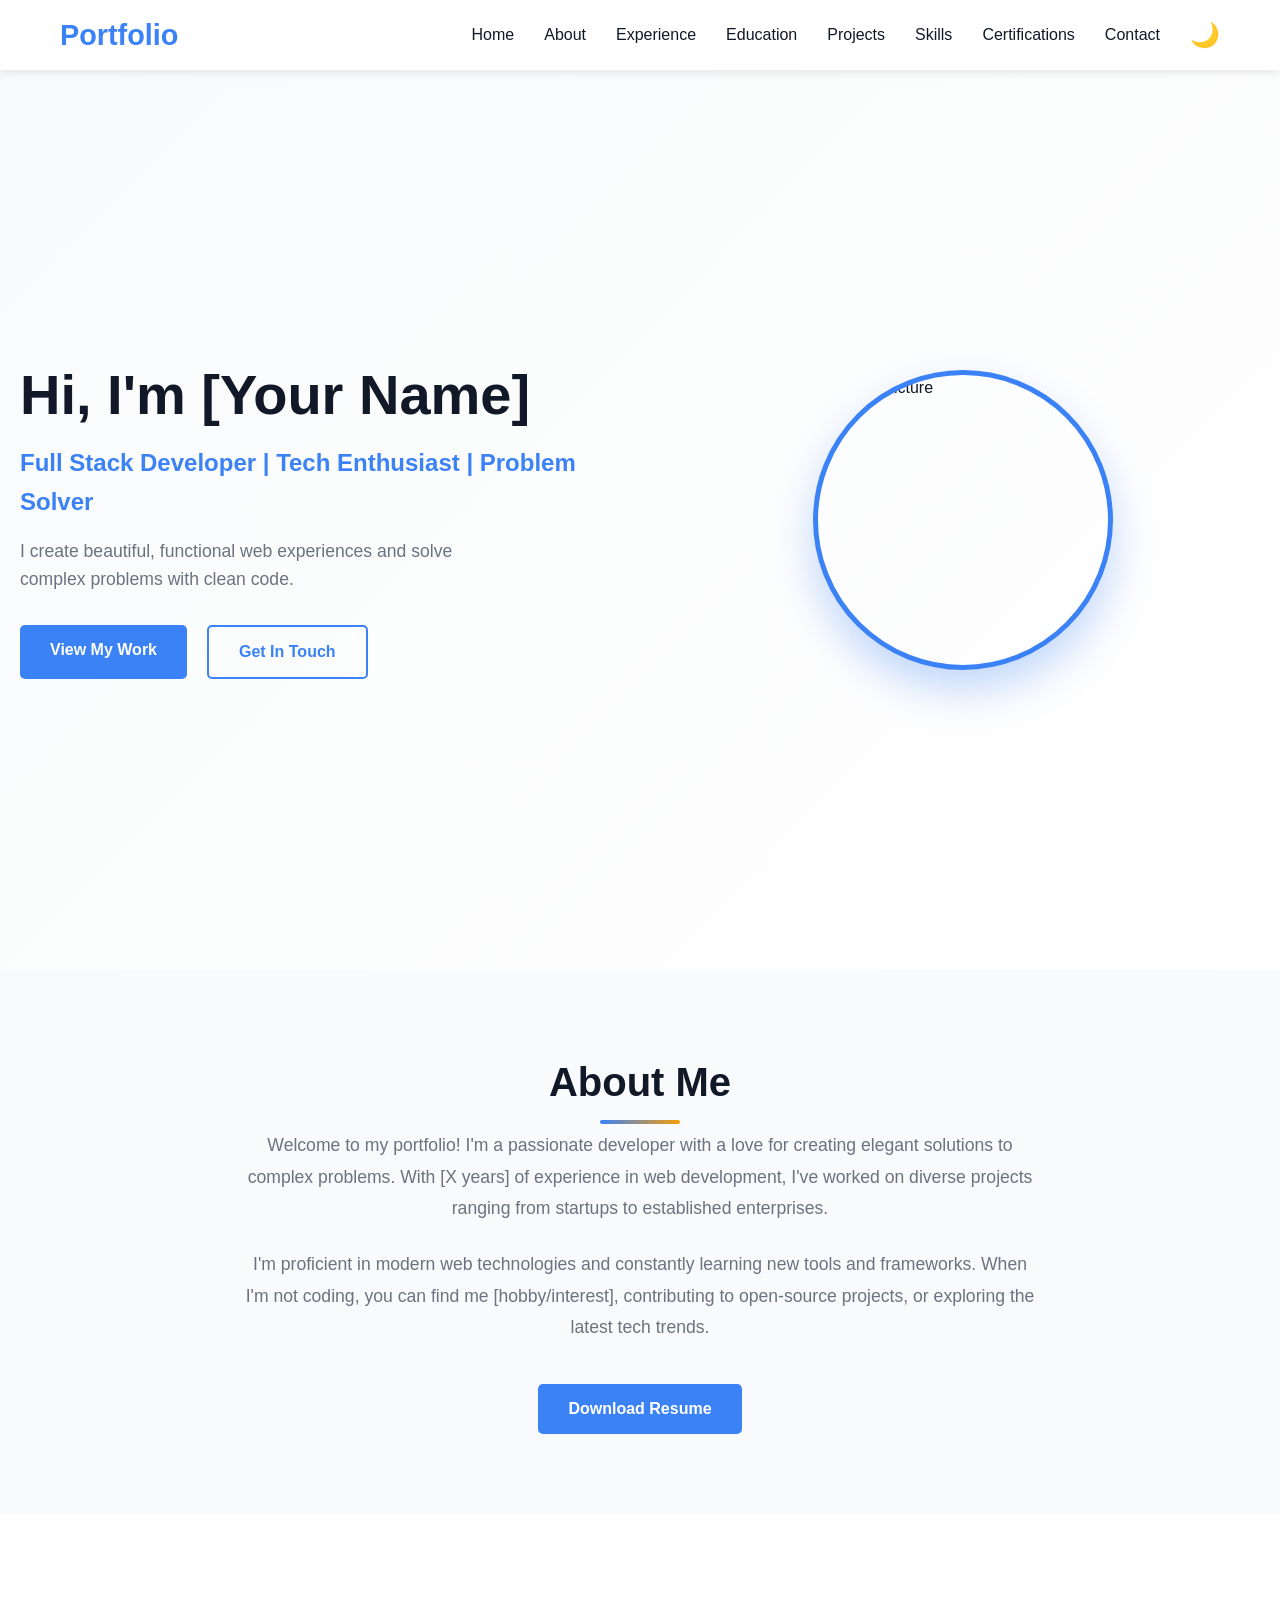
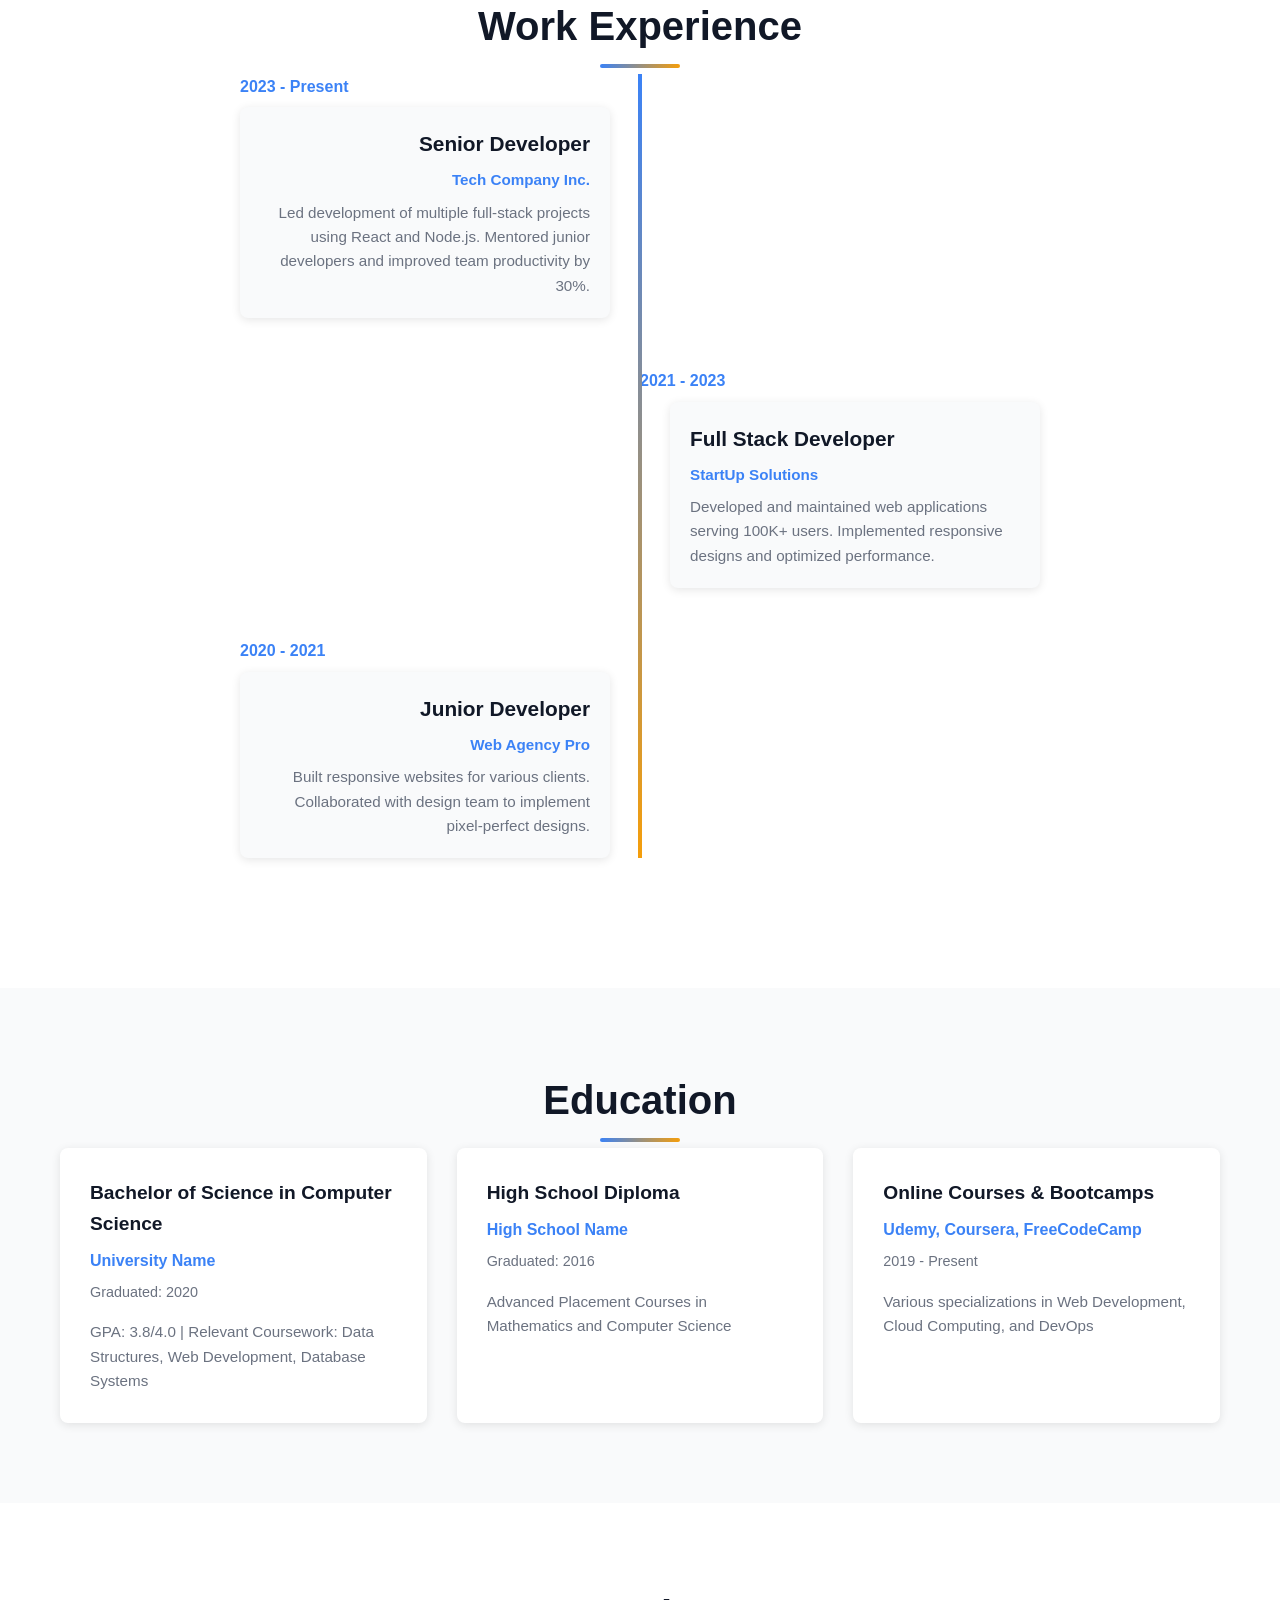
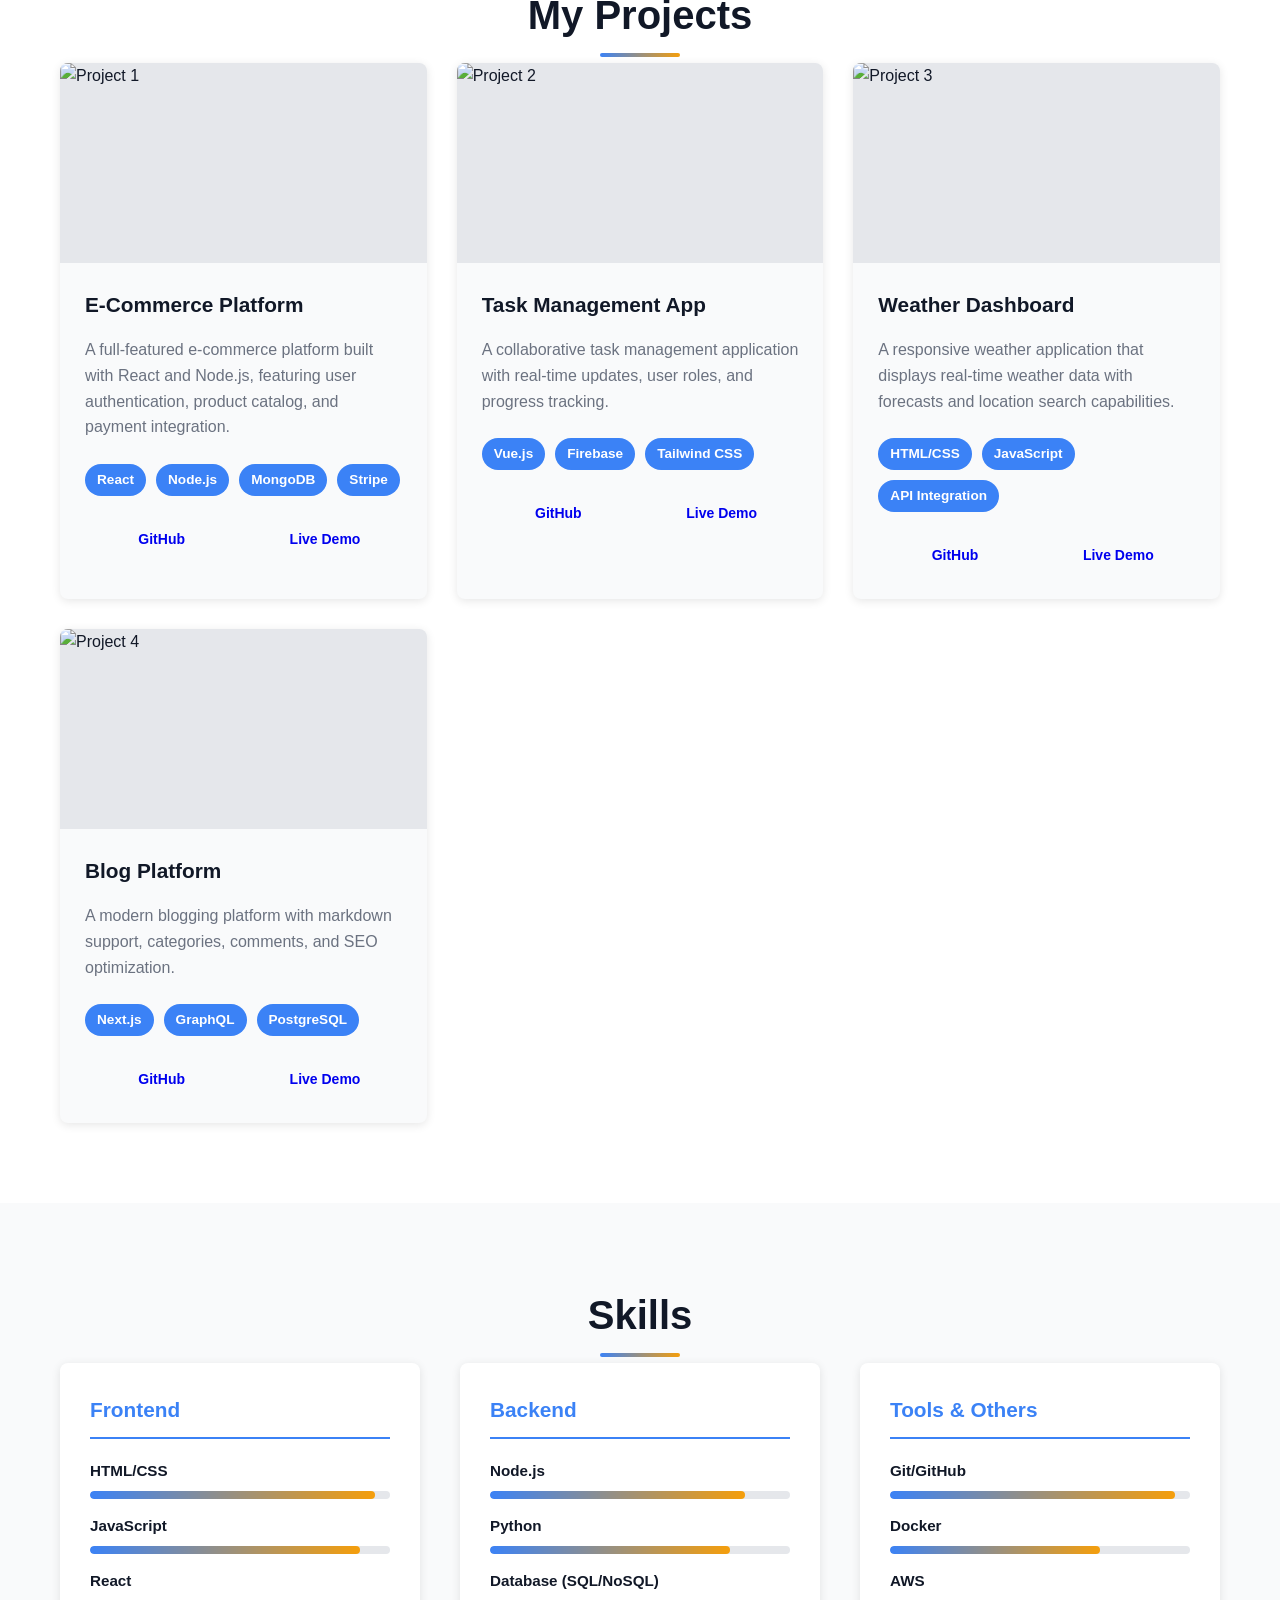
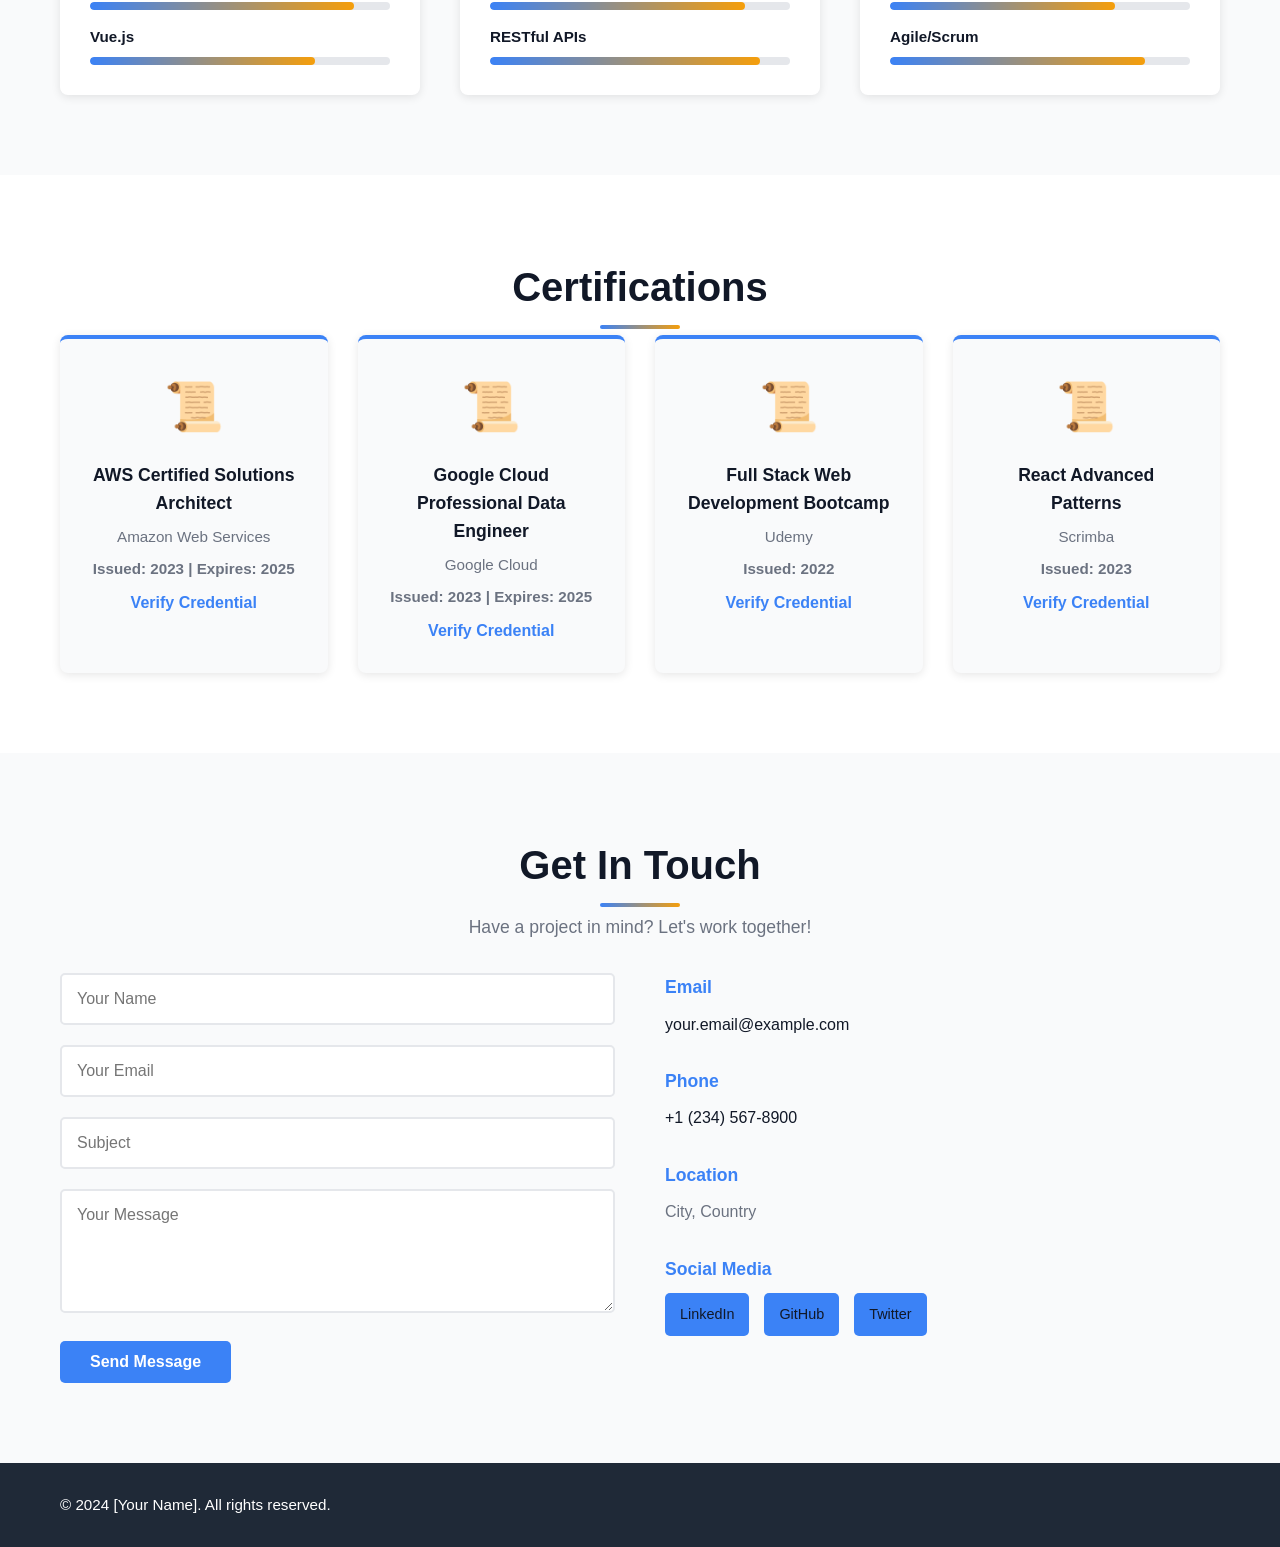
==== index.html @ 20e52f3c "Initial commit" ====
<!DOCTYPE html>
<html lang="en">
<head>
    <meta charset="UTF-8">
    <meta name="viewport" content="width=device-width, initial-scale=1.0">
    <title>My Professional Portfolio</title>
    <link rel="stylesheet" href="styles.css">
</head>
<body>
    <!-- Navigation Bar -->
    <nav class="navbar">
        <div class="navbar-container">
            <a href="#home" class="navbar-logo">Portfolio</a>
            <ul class="navbar-menu">
                <li><a href="#home" class="navbar-link">Home</a></li>
                <li><a href="#about" class="navbar-link">About</a></li>
                <li><a href="#experience" class="navbar-link">Experience</a></li>
                <li><a href="#education" class="navbar-link">Education</a></li>
                <li><a href="#projects" class="navbar-link">Projects</a></li>
                <li><a href="#skills" class="navbar-link">Skills</a></li>
                <li><a href="#certifications" class="navbar-link">Certifications</a></li>
                <li><a href="#contact" class="navbar-link">Contact</a></li>
                <button class="theme-toggle" id="themeToggle">🌙</button>
            </ul>
            <div class="hamburger">
                <span></span>
                <span></span>
                <span></span>
            </div>
        </div>
    </nav>

    <!-- Hero Section -->
    <section id="home" class="hero">
        <div class="hero-content">
            <h1 class="hero-title">Hi, I'm [Your Name]</h1>
            <p class="hero-subtitle">Full Stack Developer | Tech Enthusiast | Problem Solver</p>
            <p class="hero-description">
                I create beautiful, functional web experiences and solve complex problems with clean code.
            </p>
            <div class="hero-buttons">
                <a href="#projects" class="btn btn-primary">View My Work</a>
                <a href="#contact" class="btn btn-secondary">Get In Touch</a>
            </div>
        </div>
        <div class="hero-image">
            <div class="profile-circle">
                <!-- Add your profile image here -->
                <img src="https://via.placeholder.com/300" alt="Profile Picture">
            </div>
        </div>
    </section>

    <!-- About Section -->
    <section id="about" class="about">
        <div class="container">
            <h2 class="section-title">About Me</h2>
            <div class="about-content">
                <p>
                    Welcome to my portfolio! I'm a passionate developer with a love for creating elegant solutions to complex problems. 
                    With [X years] of experience in web development, I've worked on diverse projects ranging from 
                    startups to established enterprises.
                </p>
                <p>
                    I'm proficient in modern web technologies and constantly learning new tools and frameworks. 
                    When I'm not coding, you can find me [hobby/interest], contributing to open-source projects, 
                    or exploring the latest tech trends.
                </p>
                <a href="#" class="btn btn-primary" download>Download Resume</a>
            </div>
        </div>
    </section>

    <!-- Experience Section -->
    <section id="experience" class="experience">
        <div class="container">
            <h2 class="section-title">Work Experience</h2>
            <div class="timeline">
                <div class="timeline-item">
                    <div class="timeline-date">2023 - Present</div>
                    <div class="timeline-content">
                        <h3>Senior Developer</h3>
                        <p class="company">Tech Company Inc.</p>
                        <p>
                            Led development of multiple full-stack projects using React and Node.js. 
                            Mentored junior developers and improved team productivity by 30%.
                        </p>
                    </div>
                </div>

                <div class="timeline-item">
                    <div class="timeline-date">2021 - 2023</div>
                    <div class="timeline-content">
                        <h3>Full Stack Developer</h3>
                        <p class="company">StartUp Solutions</p>
                        <p>
                            Developed and maintained web applications serving 100K+ users. 
                            Implemented responsive designs and optimized performance.
                        </p>
                    </div>
                </div>

                <div class="timeline-item">
                    <div class="timeline-date">2020 - 2021</div>
                    <div class="timeline-content">
                        <h3>Junior Developer</h3>
                        <p class="company">Web Agency Pro</p>
                        <p>
                            Built responsive websites for various clients. 
                            Collaborated with design team to implement pixel-perfect designs.
                        </p>
                    </div>
                </div>
            </div>
        </div>
    </section>

    <!-- Education Section -->
    <section id="education" class="education">
        <div class="container">
            <h2 class="section-title">Education</h2>
            <div class="education-grid">
                <div class="education-card">
                    <h3>Bachelor of Science in Computer Science</h3>
                    <p class="institution">University Name</p>
                    <p class="duration">Graduated: 2020</p>
                    <p class="description">GPA: 3.8/4.0 | Relevant Coursework: Data Structures, Web Development, Database Systems</p>
                </div>

                <div class="education-card">
                    <h3>High School Diploma</h3>
                    <p class="institution">High School Name</p>
                    <p class="duration">Graduated: 2016</p>
                    <p class="description">Advanced Placement Courses in Mathematics and Computer Science</p>
                </div>

                <div class="education-card">
                    <h3>Online Courses & Bootcamps</h3>
                    <p class="institution">Udemy, Coursera, FreeCodeCamp</p>
                    <p class="duration">2019 - Present</p>
                    <p class="description">Various specializations in Web Development, Cloud Computing, and DevOps</p>
                </div>
            </div>
        </div>
    </section>

    <!-- Projects Section -->
    <section id="projects" class="projects">
        <div class="container">
            <h2 class="section-title">My Projects</h2>
            <div class="projects-grid">
                <div class="project-card">
                    <div class="project-image">
                        <img src="https://via.placeholder.com/400x250" alt="Project 1">
                    </div>
                    <div class="project-content">
                        <h3>E-Commerce Platform</h3>
                        <p>A full-featured e-commerce platform built with React and Node.js, featuring user authentication, product catalog, and payment integration.</p>
                        <div class="project-tech">
                            <span class="tech-tag">React</span>
                            <span class="tech-tag">Node.js</span>
                            <span class="tech-tag">MongoDB</span>
                            <span class="tech-tag">Stripe</span>
                        </div>
                        <div class="project-links">
                            <a href="#" target="_blank" class="btn btn-small">GitHub</a>
                            <a href="#" target="_blank" class="btn btn-small">Live Demo</a>
                        </div>
                    </div>
                </div>

                <div class="project-card">
                    <div class="project-image">
                        <img src="https://via.placeholder.com/400x250" alt="Project 2">
                    </div>
                    <div class="project-content">
                        <h3>Task Management App</h3>
                        <p>A collaborative task management application with real-time updates, user roles, and progress tracking.</p>
                        <div class="project-tech">
                            <span class="tech-tag">Vue.js</span>
                            <span class="tech-tag">Firebase</span>
                            <span class="tech-tag">Tailwind CSS</span>
                        </div>
                        <div class="project-links">
                            <a href="#" target="_blank" class="btn btn-small">GitHub</a>
                            <a href="#" target="_blank" class="btn btn-small">Live Demo</a>
                        </div>
                    </div>
                </div>

                <div class="project-card">
                    <div class="project-image">
                        <img src="https://via.placeholder.com/400x250" alt="Project 3">
                    </div>
                    <div class="project-content">
                        <h3>Weather Dashboard</h3>
                        <p>A responsive weather application that displays real-time weather data with forecasts and location search capabilities.</p>
                        <div class="project-tech">
                            <span class="tech-tag">HTML/CSS</span>
                            <span class="tech-tag">JavaScript</span>
                            <span class="tech-tag">API Integration</span>
                        </div>
                        <div class="project-links">
                            <a href="#" target="_blank" class="btn btn-small">GitHub</a>
                            <a href="#" target="_blank" class="btn btn-small">Live Demo</a>
                        </div>
                    </div>
                </div>

                <div class="project-card">
                    <div class="project-image">
                        <img src="https://via.placeholder.com/400x250" alt="Project 4">
                    </div>
                    <div class="project-content">
                        <h3>Blog Platform</h3>
                        <p>A modern blogging platform with markdown support, categories, comments, and SEO optimization.</p>
                        <div class="project-tech">
                            <span class="tech-tag">Next.js</span>
                            <span class="tech-tag">GraphQL</span>
                            <span class="tech-tag">PostgreSQL</span>
                        </div>
                        <div class="project-links">
                            <a href="#" target="_blank" class="btn btn-small">GitHub</a>
                            <a href="#" target="_blank" class="btn btn-small">Live Demo</a>
                        </div>
                    </div>
                </div>
            </div>
        </div>
    </section>

    <!-- Skills Section -->
    <section id="skills" class="skills">
        <div class="container">
            <h2 class="section-title">Skills</h2>
            <div class="skills-grid">
                <div class="skill-category">
                    <h3>Frontend</h3>
                    <div class="skill-list">
                        <div class="skill-item">
                            <span>HTML/CSS</span>
                            <div class="progress-bar">
                                <div class="progress" style="width: 95%"></div>
                            </div>
                        </div>
                        <div class="skill-item">
                            <span>JavaScript</span>
                            <div class="progress-bar">
                                <div class="progress" style="width: 90%"></div>
                            </div>
                        </div>
                        <div class="skill-item">
                            <span>React</span>
                            <div class="progress-bar">
                                <div class="progress" style="width: 88%"></div>
                            </div>
                        </div>
                        <div class="skill-item">
                            <span>Vue.js</span>
                            <div class="progress-bar">
                                <div class="progress" style="width: 75%"></div>
                            </div>
                        </div>
                    </div>
                </div>

                <div class="skill-category">
                    <h3>Backend</h3>
                    <div class="skill-list">
                        <div class="skill-item">
                            <span>Node.js</span>
                            <div class="progress-bar">
                                <div class="progress" style="width: 85%"></div>
                            </div>
                        </div>
                        <div class="skill-item">
                            <span>Python</span>
                            <div class="progress-bar">
                                <div class="progress" style="width: 80%"></div>
                            </div>
                        </div>
                        <div class="skill-item">
                            <span>Database (SQL/NoSQL)</span>
                            <div class="progress-bar">
                                <div class="progress" style="width: 85%"></div>
                            </div>
                        </div>
                        <div class="skill-item">
                            <span>RESTful APIs</span>
                            <div class="progress-bar">
                                <div class="progress" style="width: 90%"></div>
                            </div>
                        </div>
                    </div>
                </div>

                <div class="skill-category">
                    <h3>Tools & Others</h3>
                    <div class="skill-list">
                        <div class="skill-item">
                            <span>Git/GitHub</span>
                            <div class="progress-bar">
                                <div class="progress" style="width: 95%"></div>
                            </div>
                        </div>
                        <div class="skill-item">
                            <span>Docker</span>
                            <div class="progress-bar">
                                <div class="progress" style="width: 70%"></div>
                            </div>
                        </div>
                        <div class="skill-item">
                            <span>AWS</span>
                            <div class="progress-bar">
                                <div class="progress" style="width: 75%"></div>
                            </div>
                        </div>
                        <div class="skill-item">
                            <span>Agile/Scrum</span>
                            <div class="progress-bar">
                                <div class="progress" style="width: 85%"></div>
                            </div>
                        </div>
                    </div>
                </div>
            </div>
        </div>
    </section>

    <!-- Certifications Section -->
    <section id="certifications" class="certifications">
        <div class="container">
            <h2 class="section-title">Certifications</h2>
            <div class="certifications-grid">
                <div class="cert-card">
                    <div class="cert-icon">📜</div>
                    <h3>AWS Certified Solutions Architect</h3>
                    <p>Amazon Web Services</p>
                    <p class="cert-date">Issued: 2023 | Expires: 2025</p>
                    <a href="#" target="_blank" class="cert-link">Verify Credential</a>
                </div>

                <div class="cert-card">
                    <div class="cert-icon">📜</div>
                    <h3>Google Cloud Professional Data Engineer</h3>
                    <p>Google Cloud</p>
                    <p class="cert-date">Issued: 2023 | Expires: 2025</p>
                    <a href="#" target="_blank" class="cert-link">Verify Credential</a>
                </div>

                <div class="cert-card">
                    <div class="cert-icon">📜</div>
                    <h3>Full Stack Web Development Bootcamp</h3>
                    <p>Udemy</p>
                    <p class="cert-date">Issued: 2022</p>
                    <a href="#" target="_blank" class="cert-link">Verify Credential</a>
                </div>

                <div class="cert-card">
                    <div class="cert-icon">📜</div>
                    <h3>React Advanced Patterns</h3>
                    <p>Scrimba</p>
                    <p class="cert-date">Issued: 2023</p>
                    <a href="#" target="_blank" class="cert-link">Verify Credential</a>
                </div>
            </div>
        </div>
    </section>

    <!-- Contact Section -->
    <section id="contact" class="contact">
        <div class="container">
            <h2 class="section-title">Get In Touch</h2>
            <p class="section-subtitle">Have a project in mind? Let's work together!</p>
            
            <div class="contact-wrapper">
                <div class="contact-form">
                    <form id="contactForm">
                        <div class="form-group">
                            <input type="text" id="name" name="name" placeholder="Your Name" required>
                        </div>
                        <div class="form-group">
                            <input type="email" id="email" name="email" placeholder="Your Email" required>
                        </div>
                        <div class="form-group">
                            <input type="text" id="subject" name="subject" placeholder="Subject" required>
                        </div>
                        <div class="form-group">
                            <textarea id="message" name="message" placeholder="Your Message" rows="5" required></textarea>
                        </div>
                        <button type="submit" class="btn btn-primary">Send Message</button>
                    </form>
                </div>

                <div class="contact-info">
                    <div class="contact-item">
                        <h3>Email</h3>
                        <a href="mailto:your.email@example.com">your.email@example.com</a>
                    </div>
                    <div class="contact-item">
                        <h3>Phone</h3>
                        <a href="tel:+1234567890">+1 (234) 567-8900</a>
                    </div>
                    <div class="contact-item">
                        <h3>Location</h3>
                        <p>City, Country</p>
                    </div>
                    <div class="contact-item">
                        <h3>Social Media</h3>
                        <div class="social-links">
                            <a href="https://linkedin.com/in/yourprofile" target="_blank" class="social-link">LinkedIn</a>
                            <a href="https://github.com/yourprofile" target="_blank" class="social-link">GitHub</a>
                            <a href="https://twitter.com/yourprofile" target="_blank" class="social-link">Twitter</a>
                        </div>
                    </div>
                </div>
            </div>
        </div>
    </section>

    <!-- Footer -->
    <footer class="footer">
        <div class="container">
            <p>&copy; 2024 [Your Name]. All rights reserved.</p>
            <button class="back-to-top" id="backToTop">↑ Back to Top</button>
        </div>
    </footer>

    <script src="script.js"></script>
</body>
</html>
---- styles.css ----
/* ============================================
   GLOBAL STYLES & VARIABLES
   ============================================ */

:root {
    --primary-color: #3b82f6;
    --secondary-color: #1f2937;
    --accent-color: #f59e0b;
    --text-color: #111827;
    --text-light: #6b7280;
    --bg-color: #ffffff;
    --bg-light: #f9fafb;
    --border-color: #e5e7eb;
    --transition: all 0.3s ease;
}

body.dark-mode {
    --primary-color: #60a5fa;
    --secondary-color: #f3f4f6;
    --text-color: #f3f4f6;
    --text-light: #d1d5db;
    --bg-color: #1f2937;
    --bg-light: #111827;
    --border-color: #374151;
}

* {
    margin: 0;
    padding: 0;
    box-sizing: border-box;
}

html {
    scroll-behavior: smooth;
}

body {
    font-family: 'Segoe UI', Tahoma, Geneva, Verdana, sans-serif;
    color: var(--text-color);
    background-color: var(--bg-color);
    line-height: 1.6;
    transition: var(--transition);
}

/* ============================================
   CONTAINER & UTILITIES
   ============================================ */

.container {
    max-width: 1200px;
    margin: 0 auto;
    padding: 0 20px;
}

.section-title {
    font-size: 2.5rem;
    margin-bottom: 1rem;
    text-align: center;
    color: var(--text-color);
    position: relative;
    display: inline-block;
    width: 100%;
}

.section-title::after {
    content: '';
    position: absolute;
    bottom: -10px;
    left: 50%;
    transform: translateX(-50%);
    width: 80px;
    height: 4px;
    background: linear-gradient(to right, var(--primary-color), var(--accent-color));
    border-radius: 2px;
}

.section-subtitle {
    text-align: center;
    color: var(--text-light);
    font-size: 1.1rem;
    margin-bottom: 2rem;
}

/* Buttons */
.btn {
    display: inline-block;
    padding: 12px 30px;
    border-radius: 5px;
    text-decoration: none;
    font-weight: 600;
    transition: var(--transition);
    border: none;
    cursor: pointer;
    font-size: 1rem;
}

.btn-primary {
    background-color: var(--primary-color);
    color: white;
}

.btn-primary:hover {
    background-color: #2563eb;
    transform: translateY(-2px);
    box-shadow: 0 10px 20px rgba(59, 130, 246, 0.3);
}

.btn-secondary {
    background-color: transparent;
    color: var(--primary-color);
    border: 2px solid var(--primary-color);
}

.btn-secondary:hover {
    background-color: var(--primary-color);
    color: white;
}

.btn-small {
    padding: 8px 16px;
    font-size: 0.875rem;
}

/* ============================================
   NAVIGATION BAR
   ============================================ */

.navbar {
    background-color: var(--bg-color);
    box-shadow: 0 2px 10px rgba(0, 0, 0, 0.1);
    position: sticky;
    top: 0;
    z-index: 1000;
    transition: var(--transition);
}

.navbar-container {
    max-width: 1200px;
    margin: 0 auto;
    padding: 0 20px;
    display: flex;
    justify-content: space-between;
    align-items: center;
    height: 70px;
}

.navbar-logo {
    font-size: 1.8rem;
    font-weight: 700;
    color: var(--primary-color);
    text-decoration: none;
    transition: var(--transition);
}

.navbar-logo:hover {
    color: var(--accent-color);
}

.navbar-menu {
    display: flex;
    list-style: none;
    gap: 30px;
    align-items: center;
}

.navbar-link {
    color: var(--text-color);
    text-decoration: none;
    font-weight: 500;
    transition: var(--transition);
    position: relative;
}

.navbar-link::after {
    content: '';
    position: absolute;
    bottom: -5px;
    left: 0;
    width: 0;
    height: 2px;
    background-color: var(--primary-color);
    transition: width 0.3s ease;
}

.navbar-link:hover::after {
    width: 100%;
}

/* Theme Toggle Button */
.theme-toggle {
    background: none;
    border: none;
    font-size: 1.5rem;
    cursor: pointer;
    transition: var(--transition);
}

.theme-toggle:hover {
    transform: scale(1.2);
}

/* Hamburger Menu */
.hamburger {
    display: none;
    flex-direction: column;
    cursor: pointer;
}

.hamburger span {
    width: 25px;
    height: 3px;
    background-color: var(--text-color);
    margin: 5px 0;
    transition: var(--transition);
    border-radius: 3px;
}

/* ============================================
   HERO SECTION
   ============================================ */

.hero {
    min-height: 100vh;
    display: flex;
    align-items: center;
    justify-content: space-between;
    padding: 80px 20px;
    background: linear-gradient(135deg, var(--bg-light) 0%, var(--bg-color) 100%);
    gap: 50px;
    animation: fadeIn 0.8s ease;
}

.hero-content {
    flex: 1;
    animation: slideInLeft 0.8s ease;
}

.hero-image {
    flex: 1;
    display: flex;
    justify-content: center;
    animation: slideInRight 0.8s ease;
}

.hero-title {
    font-size: 3.5rem;
    margin-bottom: 1rem;
    color: var(--text-color);
    line-height: 1.2;
}

.hero-subtitle {
    font-size: 1.5rem;
    color: var(--primary-color);
    margin-bottom: 1rem;
    font-weight: 600;
}

.hero-description {
    font-size: 1.1rem;
    color: var(--text-light);
    margin-bottom: 2rem;
    max-width: 500px;
}

.hero-buttons {
    display: flex;
    gap: 20px;
    flex-wrap: wrap;
}

.profile-circle {
    width: 300px;
    height: 300px;
    border-radius: 50%;
    overflow: hidden;
    border: 5px solid var(--primary-color);
    box-shadow: 0 20px 40px rgba(59, 130, 246, 0.3);
    animation: float 3s ease-in-out infinite;
}

.profile-circle img {
    width: 100%;
    height: 100%;
    object-fit: cover;
}

@keyframes float {
    0%, 100% {
        transform: translateY(0px);
    }
    50% {
        transform: translateY(-20px);
    }
}

/* ============================================
   ABOUT SECTION
   ============================================ */

.about {
    padding: 80px 20px;
    background-color: var(--bg-light);
}

.about-content {
    max-width: 800px;
    margin: 0 auto;
    text-align: center;
}

.about-content p {
    font-size: 1.1rem;
    color: var(--text-light);
    margin-bottom: 1.5rem;
    line-height: 1.8;
}

.about-content .btn {
    margin-top: 1rem;
}

/* ============================================
   EXPERIENCE SECTION
   ============================================ */

.experience {
    padding: 80px 20px;
}

.timeline {
    position: relative;
    max-width: 800px;
    margin: 0 auto;
}

.timeline::before {
    content: '';
    position: absolute;
    left: 50%;
    transform: translateX(-50%);
    width: 4px;
    height: 100%;
    background: linear-gradient(to bottom, var(--primary-color), var(--accent-color));
}

.timeline-item {
    margin-bottom: 50px;
    width: 100%;
}

.timeline-item:nth-child(odd) {
    padding-right: 50%;
}

.timeline-item:nth-child(even) {
    padding-left: 50%;
}

.timeline-item:nth-child(odd) .timeline-content {
    text-align: right;
    margin-right: 30px;
}

.timeline-item:nth-child(even) .timeline-content {
    text-align: left;
    margin-left: 30px;
}

.timeline-date {
    font-weight: 700;
    color: var(--primary-color);
    margin-bottom: 0.5rem;
}

.timeline-content {
    background-color: var(--bg-light);
    padding: 20px;
    border-radius: 8px;
    box-shadow: 0 2px 10px rgba(0, 0, 0, 0.1);
    transition: var(--transition);
    animation: fadeIn 0.6s ease;
}

.timeline-content:hover {
    transform: translateY(-5px);
    box-shadow: 0 10px 25px rgba(59, 130, 246, 0.2);
}

.timeline-content h3 {
    font-size: 1.3rem;
    margin-bottom: 0.5rem;
    color: var(--text-color);
}

.timeline-content .company {
    color: var(--primary-color);
    font-weight: 600;
    margin-bottom: 0.5rem;
}

.timeline-content p {
    color: var(--text-light);
    font-size: 0.95rem;
    line-height: 1.6;
}

/* ============================================
   EDUCATION SECTION
   ============================================ */

.education {
    padding: 80px 20px;
    background-color: var(--bg-light);
}

.education-grid {
    display: grid;
    grid-template-columns: repeat(auto-fit, minmax(300px, 1fr));
    gap: 30px;
    max-width: 1200px;
    margin: 0 auto;
}

.education-card {
    background-color: var(--bg-color);
    padding: 30px;
    border-radius: 8px;
    box-shadow: 0 2px 10px rgba(0, 0, 0, 0.1);
    transition: var(--transition);
    animation: fadeIn 0.6s ease;
}

.education-card:hover {
    transform: translateY(-10px);
    box-shadow: 0 10px 25px rgba(59, 130, 246, 0.2);
}

.education-card h3 {
    font-size: 1.2rem;
    margin-bottom: 0.5rem;
    color: var(--text-color);
}

.education-card .institution {
    color: var(--primary-color);
    font-weight: 600;
    margin-bottom: 0.5rem;
}

.education-card .duration {
    color: var(--text-light);
    font-size: 0.9rem;
    margin-bottom: 1rem;
}

.education-card .description {
    color: var(--text-light);
    font-size: 0.95rem;
    line-height: 1.6;
}

/* ============================================
   PROJECTS SECTION
   ============================================ */

.projects {
    padding: 80px 20px;
}

.projects-grid {
    display: grid;
    grid-template-columns: repeat(auto-fit, minmax(350px, 1fr));
    gap: 30px;
    max-width: 1200px;
    margin: 0 auto;
}

.project-card {
    background-color: var(--bg-light);
    border-radius: 8px;
    overflow: hidden;
    box-shadow: 0 2px 10px rgba(0, 0, 0, 0.1);
    transition: var(--transition);
    animation: fadeIn 0.6s ease;
}

.project-card:hover {
    transform: translateY(-10px);
    box-shadow: 0 15px 30px rgba(59, 130, 246, 0.3);
}

.project-image {
    height: 200px;
    overflow: hidden;
    background-color: var(--border-color);
}

.project-image img {
    width: 100%;
    height: 100%;
    object-fit: cover;
    transition: transform 0.5s ease;
}

.project-card:hover .project-image img {
    transform: scale(1.1);
}

.project-content {
    padding: 25px;
}

.project-content h3 {
    font-size: 1.3rem;
    margin-bottom: 1rem;
    color: var(--text-color);
}

.project-content p {
    color: var(--text-light);
    margin-bottom: 1.5rem;
    line-height: 1.6;
}

.project-tech {
    display: flex;
    flex-wrap: wrap;
    gap: 10px;
    margin-bottom: 1.5rem;
}

.tech-tag {
    background-color: var(--primary-color);
    color: white;
    padding: 5px 12px;
    border-radius: 20px;
    font-size: 0.85rem;
    font-weight: 600;
}

.project-links {
    display: flex;
    gap: 10px;
}

.project-links .btn {
    flex: 1;
    text-align: center;
}

/* ============================================
   SKILLS SECTION
   ============================================ */

.skills {
    padding: 80px 20px;
    background-color: var(--bg-light);
}

.skills-grid {
    display: grid;
    grid-template-columns: repeat(auto-fit, minmax(300px, 1fr));
    gap: 40px;
    max-width: 1200px;
    margin: 0 auto;
}

.skill-category {
    background-color: var(--bg-color);
    padding: 30px;
    border-radius: 8px;
    box-shadow: 0 2px 10px rgba(0, 0, 0, 0.1);
    animation: fadeIn 0.6s ease;
}

.skill-category h3 {
    font-size: 1.3rem;
    margin-bottom: 20px;
    color: var(--primary-color);
    border-bottom: 2px solid var(--primary-color);
    padding-bottom: 10px;
}

.skill-list {
    display: flex;
    flex-direction: column;
    gap: 15px;
}

.skill-item {
    display: flex;
    flex-direction: column;
    gap: 8px;
}

.skill-item span {
    font-weight: 600;
    color: var(--text-color);
    font-size: 0.95rem;
}

.progress-bar {
    width: 100%;
    height: 8px;
    background-color: var(--border-color);
    border-radius: 4px;
    overflow: hidden;
}

.progress {
    height: 100%;
    background: linear-gradient(to right, var(--primary-color), var(--accent-color));
    border-radius: 4px;
    transition: width 1s ease;
    animation: progressFill 1.5s ease forwards;
}

@keyframes progressFill {
    from {
        width: 0%;
    }
}

/* ============================================
   CERTIFICATIONS SECTION
   ============================================ */

.certifications {
    padding: 80px 20px;
}

.certifications-grid {
    display: grid;
    grid-template-columns: repeat(auto-fit, minmax(250px, 1fr));
    gap: 30px;
    max-width: 1200px;
    margin: 0 auto;
}

.cert-card {
    background-color: var(--bg-light);
    padding: 30px;
    border-radius: 8px;
    text-align: center;
    box-shadow: 0 2px 10px rgba(0, 0, 0, 0.1);
    transition: var(--transition);
    animation: fadeIn 0.6s ease;
    border-top: 4px solid var(--primary-color);
}

.cert-card:hover {
    transform: translateY(-10px);
    box-shadow: 0 10px 25px rgba(59, 130, 246, 0.2);
}

.cert-icon {
    font-size: 3rem;
    margin-bottom: 15px;
}

.cert-card h3 {
    font-size: 1.1rem;
    margin-bottom: 0.5rem;
    color: var(--text-color);
}

.cert-card p {
    color: var(--text-light);
    font-size: 0.95rem;
    margin-bottom: 0.5rem;
}

.cert-date {
    font-size: 0.85rem;
    color: var(--primary-color);
    font-weight: 600;
    margin-bottom: 1rem;
}

.cert-link {
    display: inline-block;
    color: var(--primary-color);
    text-decoration: none;
    font-weight: 600;
    transition: var(--transition);
}

.cert-link:hover {
    color: var(--accent-color);
    text-decoration: underline;
}

/* ============================================
   CONTACT SECTION
   ============================================ */

.contact {
    padding: 80px 20px;
    background-color: var(--bg-light);
}

.contact-wrapper {
    display: grid;
    grid-template-columns: 1fr 1fr;
    gap: 50px;
    max-width: 1200px;
    margin: 0 auto;
}

.contact-form {
    animation: slideInLeft 0.6s ease;
}

.contact-info {
    animation: slideInRight 0.6s ease;
}

.form-group {
    margin-bottom: 20px;
}

.form-group input,
.form-group textarea {
    width: 100%;
    padding: 15px;
    border: 2px solid var(--border-color);
    border-radius: 5px;
    font-size: 1rem;
    font-family: inherit;
    background-color: var(--bg-color);
    color: var(--text-color);
    transition: var(--transition);
    resize: vertical;
}

.form-group input:focus,
.form-group textarea:focus {
    outline: none;
    border-color: var(--primary-color);
    box-shadow: 0 0 0 3px rgba(59, 130, 246, 0.1);
}

.form-group button {
    width: 100%;
    margin-top: 10px;
}

.contact-item {
    margin-bottom: 30px;
}

.contact-item h3 {
    font-size: 1.1rem;
    margin-bottom: 10px;
    color: var(--primary-color);
}

.contact-item a {
    color: var(--text-color);
    text-decoration: none;
    transition: var(--transition);
    font-weight: 500;
}

.contact-item a:hover {
    color: var(--primary-color);
}

.contact-item p {
    color: var(--text-light);
}

.social-links {
    display: flex;
    gap: 15px;
}

.social-link {
    display: inline-block;
    padding: 10px 15px;
    background-color: var(--primary-color);
    color: white;
    border-radius: 5px;
    text-decoration: none;
    transition: var(--transition);
    font-size: 0.9rem;
}

.social-link:hover {
    background-color: var(--accent-color);
    transform: translateY(-2px);
}

/* ============================================
   FOOTER
   ============================================ */

.footer {
    background-color: var(--secondary-color);
    color: var(--bg-color);
    padding: 30px 20px;
    text-align: center;
}

.footer .container {
    display: flex;
    justify-content: space-between;
    align-items: center;
}

.footer p {
    font-size: 0.95rem;
}

.back-to-top {
    background-color: var(--primary-color);
    color: white;
    border: none;
    padding: 10px 20px;
    border-radius: 5px;
    cursor: pointer;
    font-weight: 600;
    transition: var(--transition);
}

.back-to-top:hover {
    background-color: var(--accent-color);
    transform: translateY(-2px);
}

.back-to-top.hidden {
    display: none;
}

/* ============================================
   ANIMATIONS
   ============================================ */

@keyframes fadeIn {
    from {
        opacity: 0;
    }
    to {
        opacity: 1;
    }
}

@keyframes slideInLeft {
    from {
        opacity: 0;
        transform: translateX(-50px);
    }
    to {
        opacity: 1;
        transform: translateX(0);
    }
}

@keyframes slideInRight {
    from {
        opacity: 0;
        transform: translateX(50px);
    }
    to {
        opacity: 1;
        transform: translateX(0);
    }
}

/* ============================================
   RESPONSIVE DESIGN
   ============================================ */

@media (max-width: 768px) {
    .navbar-menu {
        display: none;
    }

    .hamburger {
        display: flex;
    }

    .hero {
        flex-direction: column;
        min-height: auto;
        padding: 40px 20px;
    }

    .hero-title {
        font-size: 2.5rem;
    }

    .hero-subtitle {
        font-size: 1.2rem;
    }

    .profile-circle {
        width: 200px;
        height: 200px;
    }

    .section-title {
        font-size: 2rem;
    }

    .timeline::before {
        left: 20px;
    }

    .timeline-item {
        padding-right: 0 !important;
        padding-left: 60px !important;
    }

    .timeline-item:nth-child(even) .timeline-content {
        margin-left: 0;
    }

    .timeline-item:nth-child(odd) .timeline-content {
        margin-right: 0;
        text-align: left;
    }

    .contact-wrapper {
        grid-template-columns: 1fr;
        gap: 30px;
    }

    .footer .container {
        flex-direction: column;
        gap: 20px;
    }

    .skills-grid {
        grid-template-columns: 1fr;
    }

    .projects-grid {
        grid-template-columns: 1fr;
    }

    .education-grid {
        grid-template-columns: 1fr;
    }
}

@media (max-width: 480px) {
    .hero-title {
        font-size: 2rem;
    }

    .hero-buttons {
        flex-direction: column;
    }

    .btn {
        width: 100%;
        text-align: center;
    }

    .section-title {
        font-size: 1.5rem;
    }

    .navbar-container {
        height: 60px;
    }

    .navbar-logo {
        font-size: 1.3rem;
    }
}
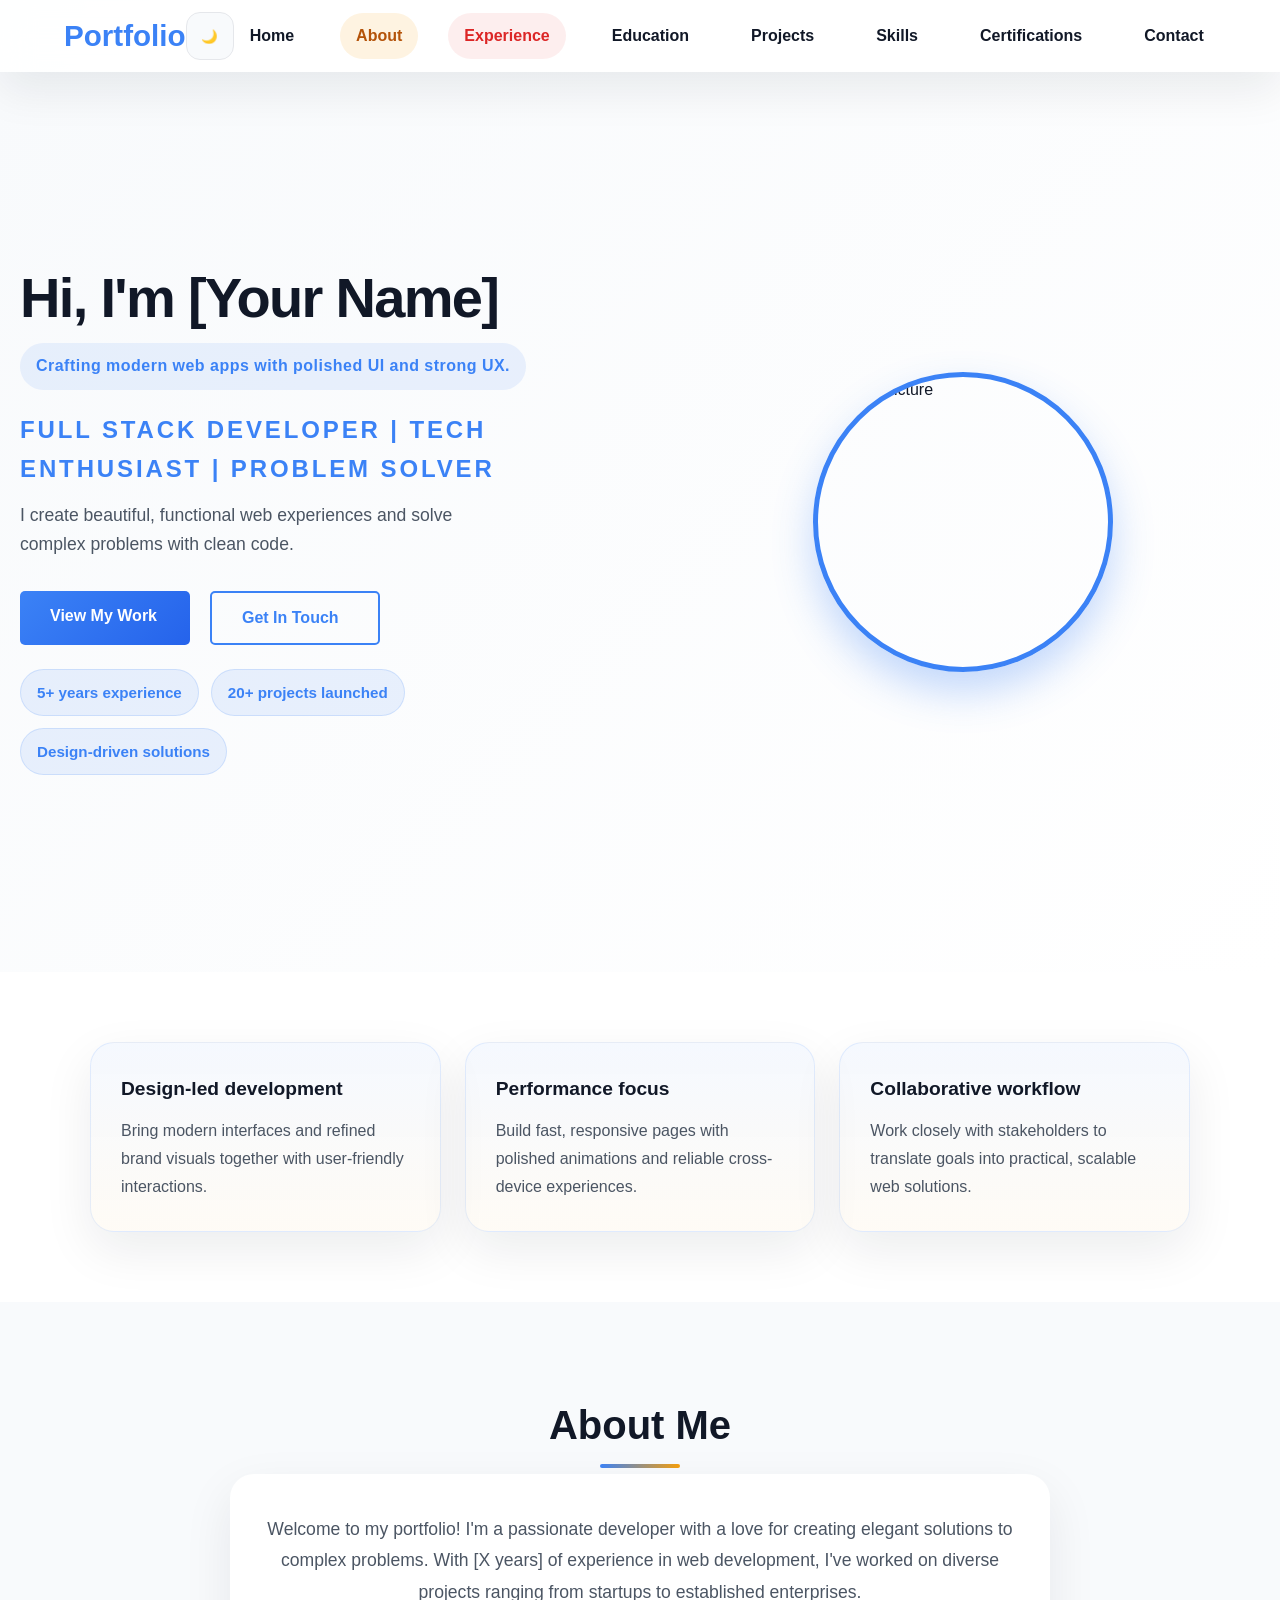
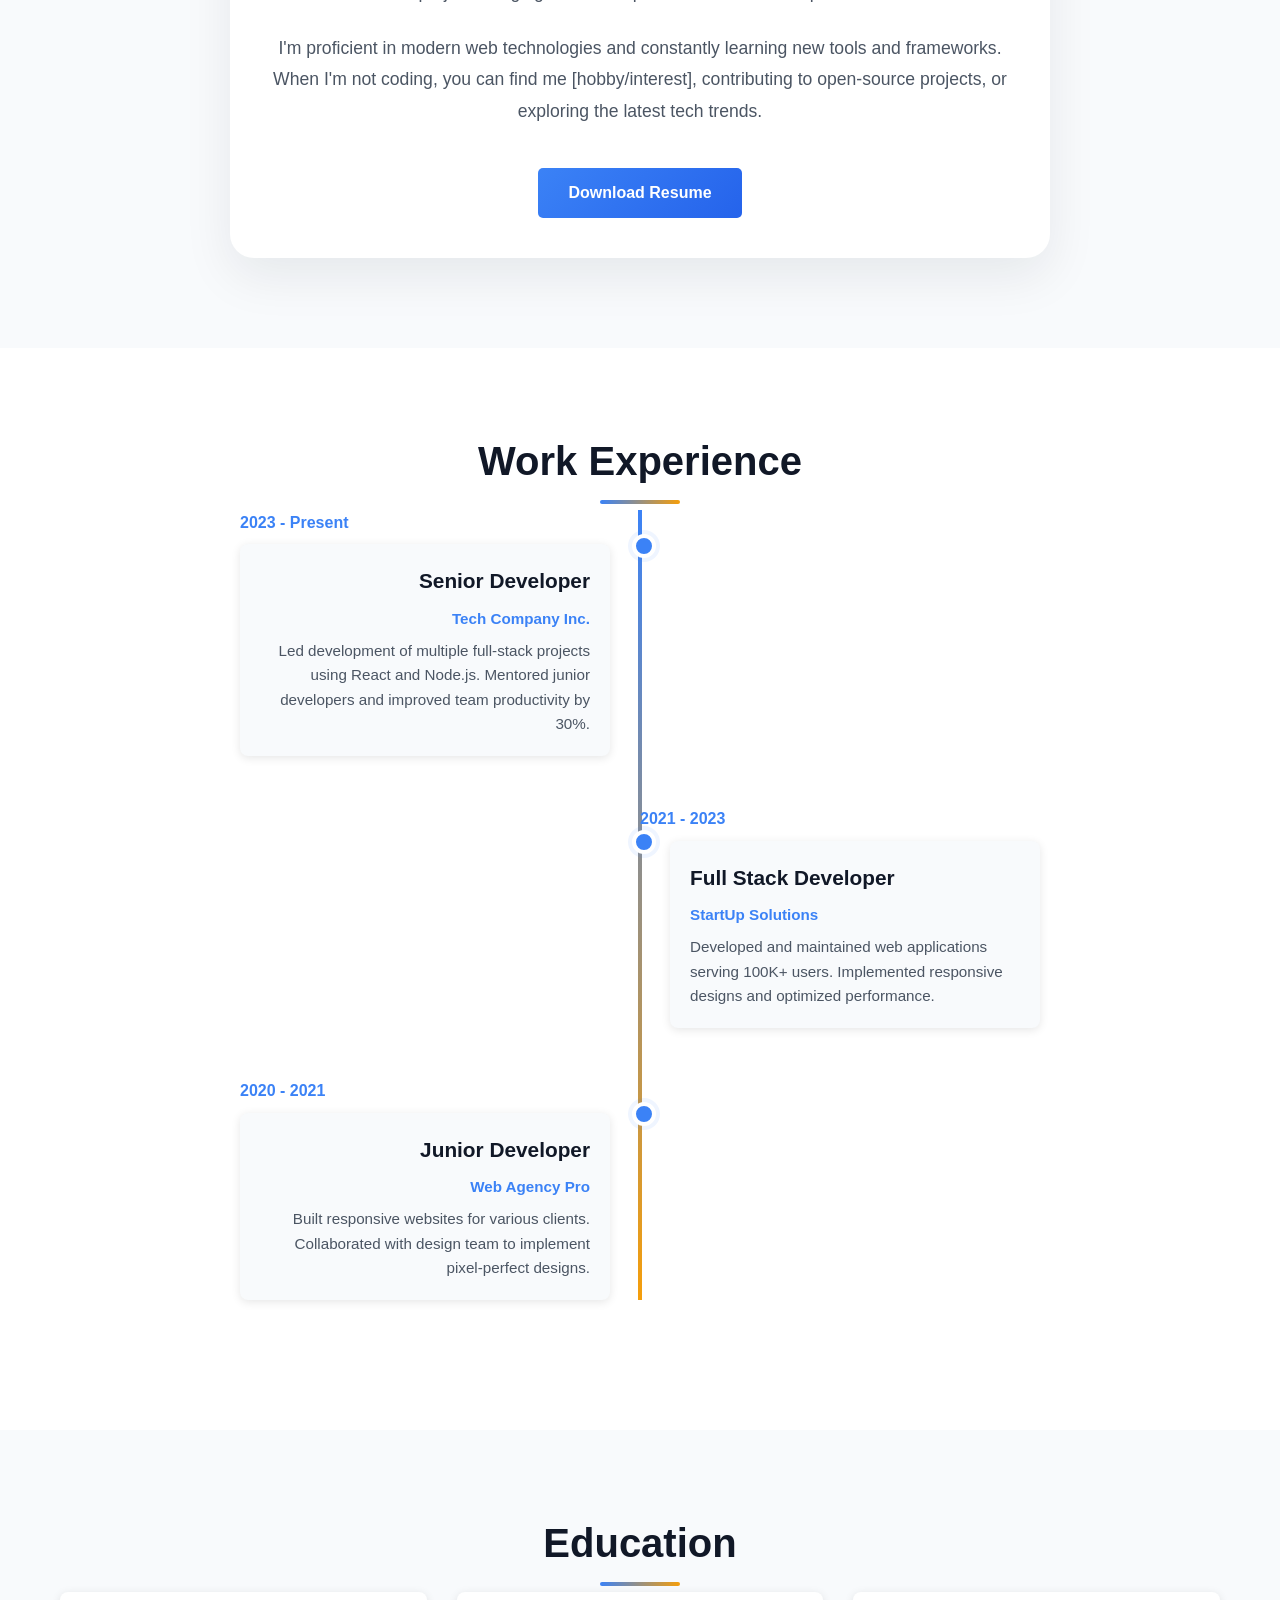
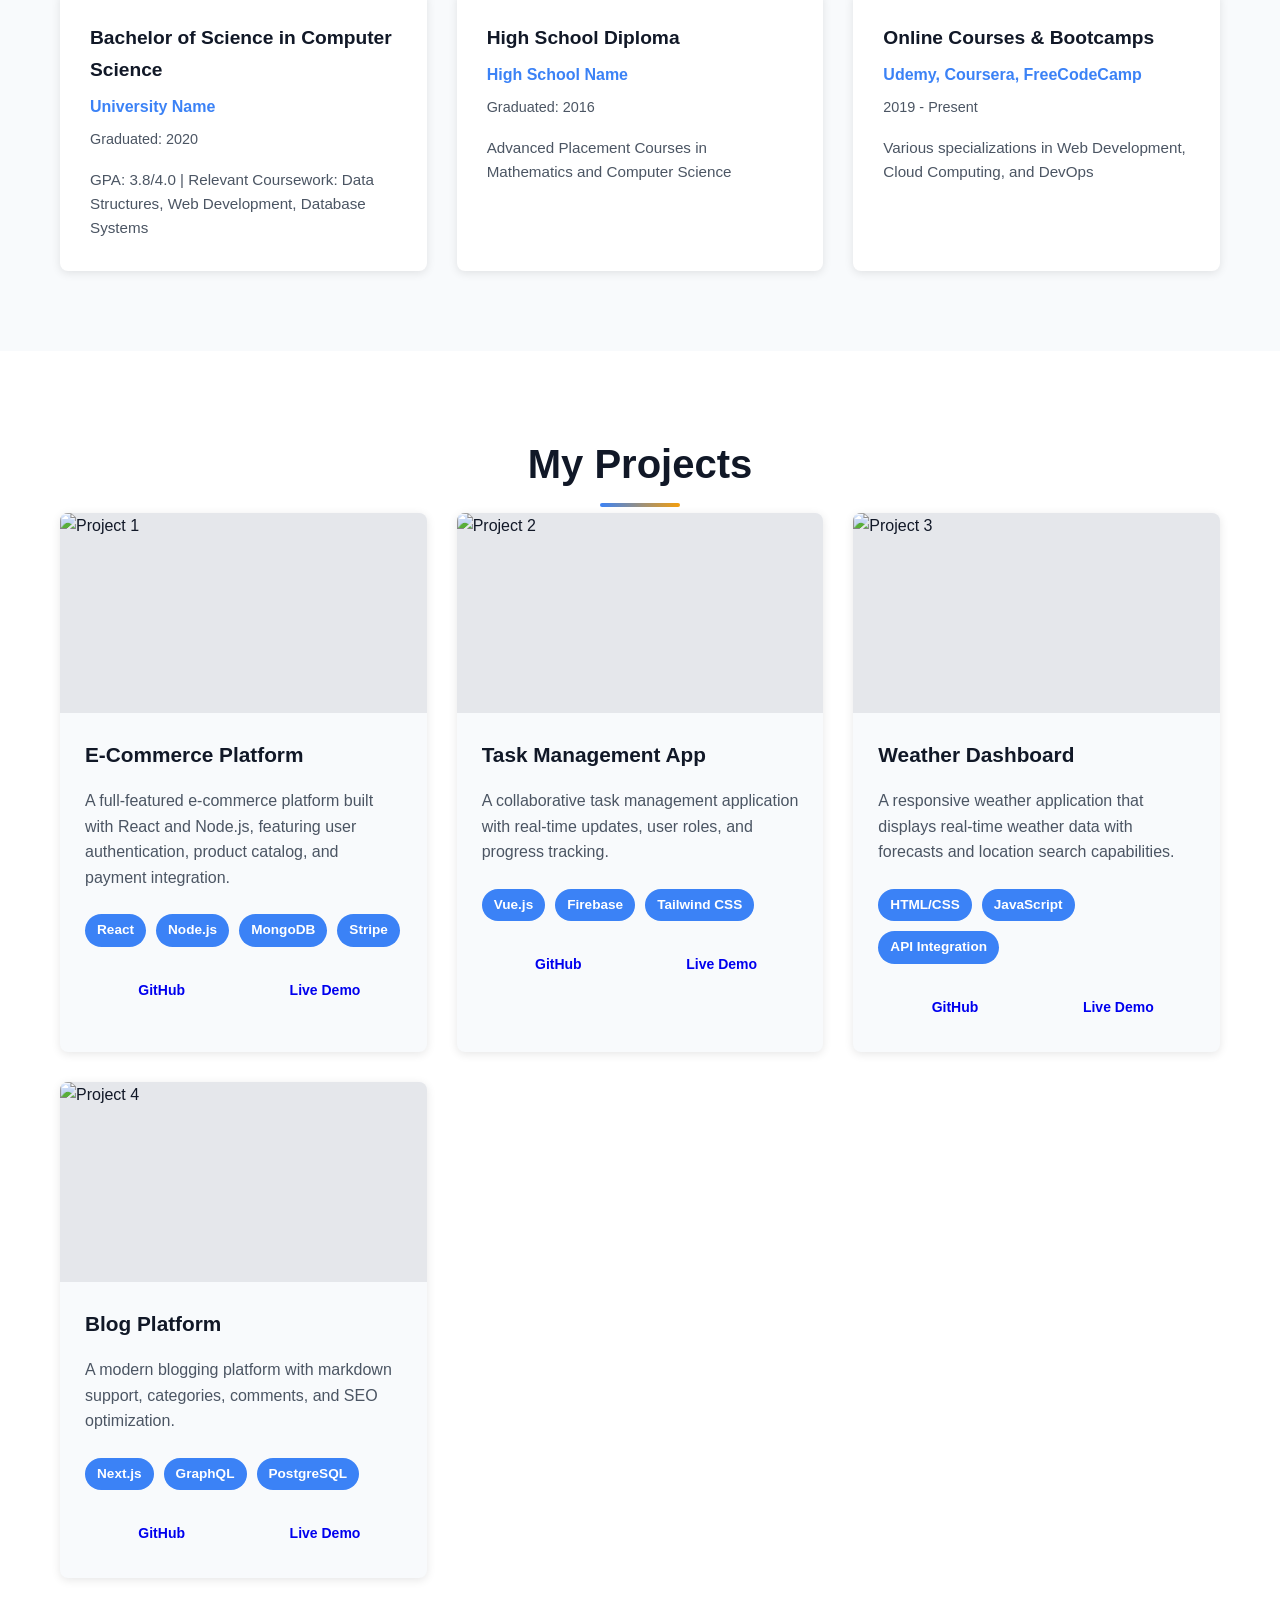
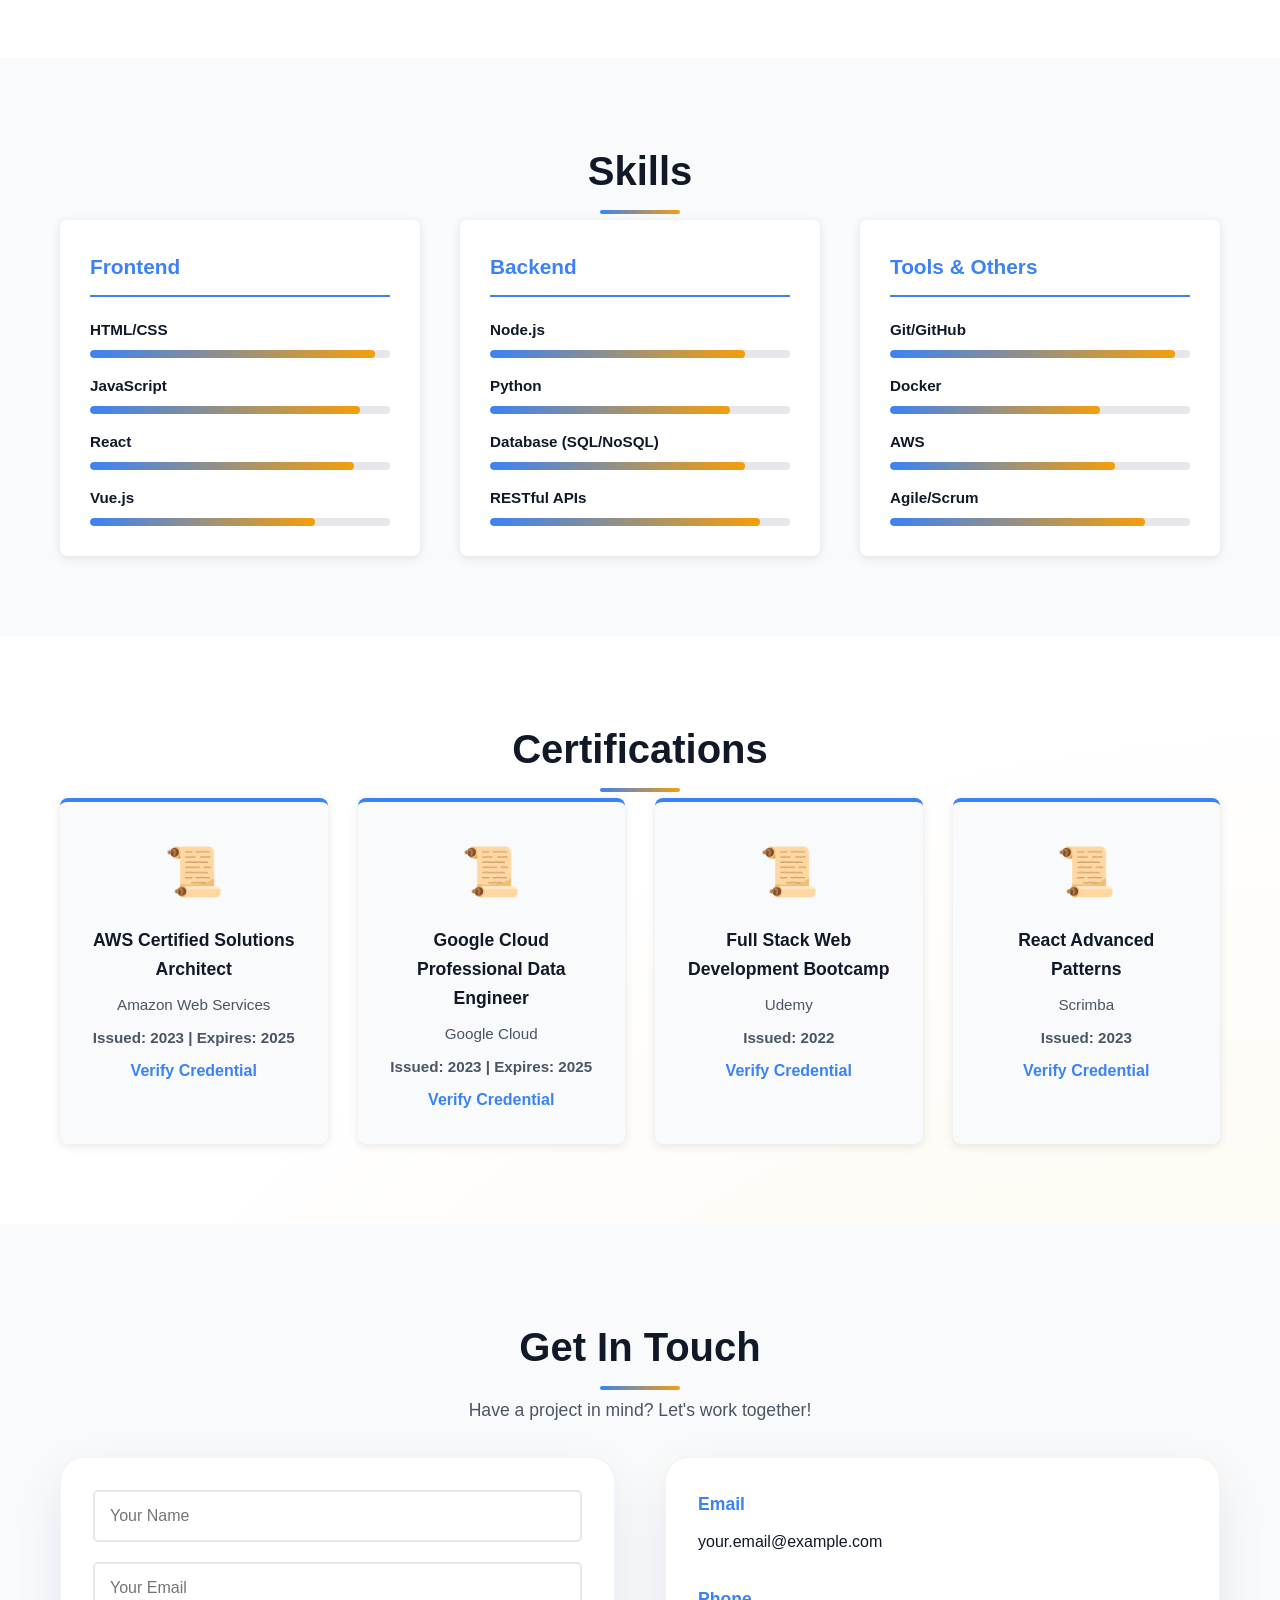
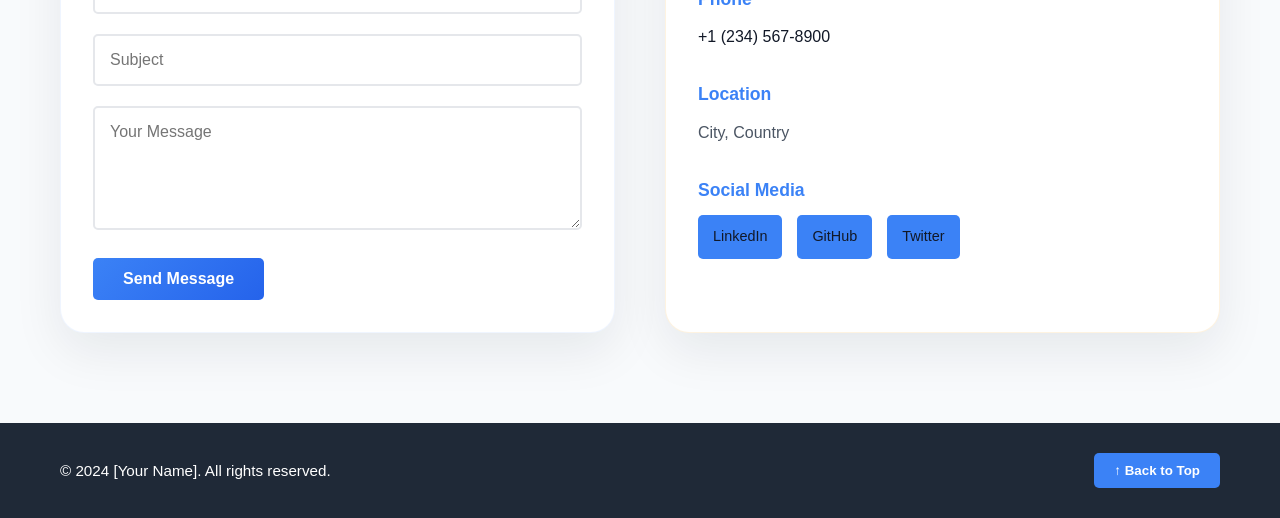
==== commit 78dab317: "2nd day code Co-authored-by: Copilot <copilot@github.com>" ====
--- a/index.html
+++ b/index.html
@@ -11,22 +11,24 @@
     <nav class="navbar">
         <div class="navbar-container">
             <a href="#home" class="navbar-logo">Portfolio</a>
+            <div class="navbar-controls">
+                <button class="theme-toggle" id="themeToggle" aria-label="Toggle theme">🌙</button>
+                <div class="hamburger" aria-label="Open navigation menu">
+                    <span></span>
+                    <span></span>
+                    <span></span>
+                </div>
+            </div>
             <ul class="navbar-menu">
                 <li><a href="#home" class="navbar-link">Home</a></li>
-                <li><a href="#about" class="navbar-link">About</a></li>
-                <li><a href="#experience" class="navbar-link">Experience</a></li>
+                <li><a href="#about" class="navbar-link about-link yellow-link">About</a></li>
+                <li><a href="#experience" class="navbar-link experience-link red-link">Experience</a></li>
                 <li><a href="#education" class="navbar-link">Education</a></li>
                 <li><a href="#projects" class="navbar-link">Projects</a></li>
                 <li><a href="#skills" class="navbar-link">Skills</a></li>
                 <li><a href="#certifications" class="navbar-link">Certifications</a></li>
                 <li><a href="#contact" class="navbar-link">Contact</a></li>
-                <button class="theme-toggle" id="themeToggle">🌙</button>
             </ul>
-            <div class="hamburger">
-                <span></span>
-                <span></span>
-                <span></span>
-            </div>
         </div>
     </nav>
 
@@ -34,6 +36,7 @@
     <section id="home" class="hero">
         <div class="hero-content">
             <h1 class="hero-title">Hi, I'm [Your Name]</h1>
+            <span class="hero-badge">Crafting modern web apps with polished UI and strong UX.</span>
             <p class="hero-subtitle">Full Stack Developer | Tech Enthusiast | Problem Solver</p>
             <p class="hero-description">
                 I create beautiful, functional web experiences and solve complex problems with clean code.
@@ -42,11 +45,36 @@
                 <a href="#projects" class="btn btn-primary">View My Work</a>
                 <a href="#contact" class="btn btn-secondary">Get In Touch</a>
             </div>
+            <div class="hero-highlights">
+                <span class="highlight-pill">5+ years experience</span>
+                <span class="highlight-pill">20+ projects launched</span>
+                <span class="highlight-pill">Design-driven solutions</span>
+            </div>
         </div>
         <div class="hero-image">
             <div class="profile-circle">
                 <!-- Add your profile image here -->
                 <img src="https://via.placeholder.com/300" alt="Profile Picture">
+            </div>
+        </div>
+    </section>
+
+    <!-- Highlights Section -->
+    <section class="highlights">
+        <div class="container">
+            <div class="highlights-grid">
+                <div class="highlight-card">
+                    <h3>Design-led development</h3>
+                    <p>Bring modern interfaces and refined brand visuals together with user-friendly interactions.</p>
+                </div>
+                <div class="highlight-card">
+                    <h3>Performance focus</h3>
+                    <p>Build fast, responsive pages with polished animations and reliable cross-device experiences.</p>
+                </div>
+                <div class="highlight-card">
+                    <h3>Collaborative workflow</h3>
+                    <p>Work closely with stakeholders to translate goals into practical, scalable web solutions.</p>
+                </div>
             </div>
         </div>
     </section>
--- a/styles.css
+++ b/styles.css
@@ -7,11 +7,14 @@
     --secondary-color: #1f2937;
     --accent-color: #f59e0b;
     --text-color: #111827;
-    --text-light: #6b7280;
+    --text-light: #4b5563;
     --bg-color: #ffffff;
-    --bg-light: #f9fafb;
+    --bg-light: #f8fafc;
     --border-color: #e5e7eb;
-    --transition: all 0.3s ease;
+    --transition: all 0.25s ease;
+    --shadow-soft: 0 18px 50px rgba(15, 23, 42, 0.08);
+    --shadow-card: 0 10px 30px rgba(15, 23, 42, 0.08);
+    --bg-gradient: radial-gradient(circle at top left, rgba(59, 130, 246, 0.12), transparent 22%), radial-gradient(circle at bottom right, rgba(245, 158, 11, 0.12), transparent 20%);
 }
 
 body.dark-mode {
@@ -19,8 +22,8 @@
     --secondary-color: #f3f4f6;
     --text-color: #f3f4f6;
     --text-light: #d1d5db;
-    --bg-color: #1f2937;
-    --bg-light: #111827;
+    --bg-color: #111827;
+    --bg-light: #1f2937;
     --border-color: #374151;
 }
 
@@ -37,9 +40,10 @@
 body {
     font-family: 'Segoe UI', Tahoma, Geneva, Verdana, sans-serif;
     color: var(--text-color);
-    background-color: var(--bg-color);
-    line-height: 1.6;
-    transition: var(--transition);
+    background: var(--bg-gradient), var(--bg-color);
+    line-height: 1.65;
+    transition: var(--transition);
+    min-height: 100vh;
 }
 
 /* ============================================
@@ -126,26 +130,38 @@
    ============================================ */
 
 .navbar {
-    background-color: var(--bg-color);
-    box-shadow: 0 2px 10px rgba(0, 0, 0, 0.1);
+    background-color: rgba(255, 255, 255, 0.96);
+    backdrop-filter: blur(16px);
+    box-shadow: 0 18px 45px rgba(15, 23, 42, 0.08);
     position: sticky;
     top: 0;
     z-index: 1000;
     transition: var(--transition);
 }
 
+.navbar.scrolled {
+    background-color: rgba(255, 255, 255, 0.98);
+    box-shadow: 0 22px 55px rgba(15, 23, 42, 0.12);
+}
+
 .navbar-container {
     max-width: 1200px;
     margin: 0 auto;
-    padding: 0 20px;
+    padding: 0 24px;
     display: flex;
     justify-content: space-between;
     align-items: center;
-    height: 70px;
+    height: 72px;
+}
+
+.navbar-controls {
+    display: flex;
+    align-items: center;
+    gap: 16px;
 }
 
 .navbar-logo {
-    font-size: 1.8rem;
+    font-size: 1.85rem;
     font-weight: 700;
     color: var(--primary-color);
     text-decoration: none;
@@ -163,40 +179,183 @@
     align-items: center;
 }
 
+.navbar-menu.active {
+    display: flex;
+    flex-direction: column;
+    position: absolute;
+    top: 72px;
+    left: 0;
+    right: 0;
+    background-color: rgba(255, 255, 255, 0.98);
+    border-bottom: 1px solid var(--border-color);
+    padding: 20px 24px;
+    gap: 18px;
+}
+
 .navbar-link {
     color: var(--text-color);
     text-decoration: none;
-    font-weight: 500;
+    font-weight: 600;
     transition: var(--transition);
     position: relative;
+    padding: 10px 16px;
+    border-radius: 999px;
+    display: inline-flex;
+    align-items: center;
 }
 
 .navbar-link::after {
     content: '';
     position: absolute;
     bottom: -5px;
-    left: 0;
+    left: 50%;
+    transform: translateX(-50%);
     width: 0;
-    height: 2px;
+    height: 3px;
     background-color: var(--primary-color);
+    border-radius: 999px;
     transition: width 0.3s ease;
 }
 
-.navbar-link:hover::after {
-    width: 100%;
+.navbar-link:hover,
+.navbar-link:focus {
+    color: var(--primary-color);
+    background-color: rgba(59, 130, 246, 0.1);
+}
+
+.navbar-link:hover::after,
+.navbar-link.active::after {
+    width: 60%;
+}
+
+.navbar-link.active {
+    color: var(--primary-color);
+    background-color: rgba(59, 130, 246, 0.16);
+    box-shadow: 0 12px 24px rgba(59, 130, 246, 0.12);
+}
+
+.navbar-link.about-link {
+    color: #b45309;
+    background-color: rgba(245, 158, 11, 0.12);
+}
+
+.navbar-link.experience-link {
+    color: #dc2626;
+    background-color: rgba(220, 38, 38, 0.08);
+}
+
+.navbar-link.about-link:hover,
+.navbar-link.about-link:focus {
+    color: #92400e;
+    background-color: rgba(245, 158, 11, 0.2);
+}
+
+.navbar-link.experience-link:hover,
+.navbar-link.experience-link:focus {
+    color: #b91c1c;
+    background-color: rgba(220, 38, 38, 0.14);
+}
+
+.navbar-link.about-link.active {
+    color: white;
+    background-color: #f59e0b;
+    box-shadow: 0 12px 24px rgba(245, 158, 11, 0.18);
+}
+
+.navbar-link.experience-link.active {
+    color: white;
+    background-color: #dc2626;
+    box-shadow: 0 12px 24px rgba(220, 38, 38, 0.18);
+}
+
+.navbar-link.about-link.active::after,
+.navbar-link.experience-link.active::after {
+    background-color: white;
 }
 
 /* Theme Toggle Button */
 .theme-toggle {
-    background: none;
-    border: none;
-    font-size: 1.5rem;
+    width: 48px;
+    height: 48px;
+    border-radius: 14px;
+    border: 1px solid var(--border-color);
+    background-color: var(--bg-light);
+    color: var(--text-color);
+    display: inline-flex;
+    align-items: center;
+    justify-content: center;
     cursor: pointer;
     transition: var(--transition);
 }
 
 .theme-toggle:hover {
-    transform: scale(1.2);
+    transform: scale(1.08);
+    background-color: var(--primary-color);
+    color: white;
+}
+
+.hero-badge {
+    display: inline-flex;
+    align-items: center;
+    padding: 10px 16px;
+    border-radius: 999px;
+    background-color: rgba(59, 130, 246, 0.1);
+    color: var(--primary-color);
+    font-weight: 700;
+    letter-spacing: 0.03em;
+    margin-bottom: 1.25rem;
+}
+
+.hero-highlights {
+    display: flex;
+    flex-wrap: wrap;
+    gap: 12px;
+    margin-top: 1.5rem;
+    justify-content: start;
+}
+
+.highlight-pill {
+    display: inline-flex;
+    align-items: center;
+    padding: 10px 16px;
+    background: rgba(59, 130, 246, 0.1);
+    color: var(--primary-color);
+    border-radius: 999px;
+    font-weight: 600;
+    font-size: 0.95rem;
+    border: 1px solid rgba(59, 130, 246, 0.16);
+}
+
+.hero .btn {
+    min-width: 170px;
+}
+
+.btn-primary {
+    background: linear-gradient(135deg, var(--primary-color), #2563eb);
+    color: white;
+}
+
+.btn-secondary {
+    background-color: transparent;
+    color: var(--primary-color);
+    border: 2px solid var(--primary-color);
+}
+
+.btn:hover {
+    transform: translateY(-2px);
+}
+
+.navbar-link {
+    color: var(--text-color);
+    text-decoration: none;
+    font-weight: 600;
+    transition: var(--transition);
+    position: relative;
+}
+
+.navbar-link:hover,
+.navbar-link:focus {
+    color: var(--primary-color);
 }
 
 /* Hamburger Menu */
@@ -204,6 +363,7 @@
     display: none;
     flex-direction: column;
     cursor: pointer;
+    padding: 8px;
 }
 
 .hamburger span {
@@ -215,6 +375,18 @@
     border-radius: 3px;
 }
 
+.hamburger.active span:nth-child(1) {
+    transform: translateY(8px) rotate(45deg);
+}
+
+.hamburger.active span:nth-child(2) {
+    opacity: 0;
+}
+
+.hamburger.active span:nth-child(3) {
+    transform: translateY(-8px) rotate(-45deg);
+}
+
 /* ============================================
    HERO SECTION
    ============================================ */
@@ -224,7 +396,7 @@
     display: flex;
     align-items: center;
     justify-content: space-between;
-    padding: 80px 20px;
+    padding: 100px 20px;
     background: linear-gradient(135deg, var(--bg-light) 0%, var(--bg-color) 100%);
     gap: 50px;
     animation: fadeIn 0.8s ease;
@@ -233,27 +405,44 @@
 .hero-content {
     flex: 1;
     animation: slideInLeft 0.8s ease;
+    max-width: 640px;
 }
 
 .hero-image {
     flex: 1;
     display: flex;
     justify-content: center;
+    position: relative;
     animation: slideInRight 0.8s ease;
+}
+
+.hero-image::after {
+    content: '';
+    position: absolute;
+    width: 220px;
+    height: 220px;
+    border-radius: 50%;
+    background: rgba(59, 130, 246, 0.14);
+    top: -20px;
+    right: -20px;
+    z-index: -1;
 }
 
 .hero-title {
     font-size: 3.5rem;
     margin-bottom: 1rem;
     color: var(--text-color);
-    line-height: 1.2;
+    line-height: 1.05;
+    letter-spacing: -0.03em;
 }
 
 .hero-subtitle {
     font-size: 1.5rem;
     color: var(--primary-color);
-    margin-bottom: 1rem;
-    font-weight: 600;
+    margin-bottom: 0.75rem;
+    font-weight: 700;
+    text-transform: uppercase;
+    letter-spacing: 0.12em;
 }
 
 .hero-description {
@@ -295,18 +484,63 @@
 }
 
 /* ============================================
+   HIGHLIGHTS SECTION
+   ============================================ */
+
+.highlights {
+    padding: 70px 20px;
+    background-color: #ffffff;
+}
+
+.highlights-grid {
+    display: grid;
+    grid-template-columns: repeat(auto-fit, minmax(250px, 1fr));
+    gap: 24px;
+    max-width: 1100px;
+    margin: 0 auto;
+}
+
+.highlight-card {
+    padding: 30px;
+    border-radius: 24px;
+    background: linear-gradient(180deg, rgba(59, 130, 246, 0.05), rgba(245, 158, 11, 0.04));
+    border: 1px solid rgba(59, 130, 246, 0.12);
+    box-shadow: var(--shadow-soft);
+    transition: var(--transition);
+}
+
+.highlight-card:hover {
+    transform: translateY(-6px);
+}
+
+.highlight-card h3 {
+    font-size: 1.2rem;
+    margin-bottom: 0.75rem;
+    color: var(--text-color);
+}
+
+.highlight-card p {
+    color: var(--text-light);
+    line-height: 1.75;
+}
+
+/* ============================================
    ABOUT SECTION
    ============================================ */
 
 .about {
-    padding: 80px 20px;
+    padding: 90px 20px;
     background-color: var(--bg-light);
 }
 
 .about-content {
-    max-width: 800px;
+    max-width: 820px;
     margin: 0 auto;
     text-align: center;
+    padding: 40px 30px;
+    background-color: #ffffff;
+    border-radius: 24px;
+    box-shadow: var(--shadow-soft);
 }
 
 .about-content p {
@@ -347,6 +581,20 @@
 .timeline-item {
     margin-bottom: 50px;
     width: 100%;
+    position: relative;
+}
+
+.timeline-item::before {
+    content: '';
+    position: absolute;
+    top: 24px;
+    left: calc(50% - 8px);
+    width: 16px;
+    height: 16px;
+    border-radius: 50%;
+    background-color: var(--primary-color);
+    border: 4px solid var(--bg-color);
+    box-shadow: 0 0 0 4px rgba(59, 130, 246, 0.08);
 }
 
 .timeline-item:nth-child(odd) {
@@ -696,7 +944,7 @@
    ============================================ */
 
 .contact {
-    padding: 80px 20px;
+    padding: 90px 20px;
     background-color: var(--bg-light);
 }
 
@@ -706,6 +954,22 @@
     gap: 50px;
     max-width: 1200px;
     margin: 0 auto;
+}
+
+.contact-form,
+.contact-info {
+    background-color: #ffffff;
+    padding: 32px;
+    border-radius: 24px;
+    box-shadow: var(--shadow-soft);
+}
+
+.contact-form {
+    border: 1px solid rgba(59, 130, 246, 0.08);
+}
+
+.contact-info {
+    border: 1px solid rgba(245, 158, 11, 0.12);
 }
 
 .contact-form {
@@ -792,6 +1056,43 @@
     transform: translateY(-2px);
 }
 
+.footer {
+    background-color: var(--secondary-color);
+    color: var(--bg-color);
+    padding: 40px 20px;
+    text-align: center;
+}
+
+.footer .container {
+    display: flex;
+    justify-content: space-between;
+    align-items: center;
+    gap: 20px;
+    flex-wrap: wrap;
+}
+
+.back-to-top {
+    background-color: var(--primary-color);
+    color: white;
+    border: none;
+    padding: 12px 24px;
+    border-radius: 999px;
+    cursor: pointer;
+    font-weight: 700;
+    transition: var(--transition);
+}
+
+.back-to-top:hover {
+    background-color: #2563eb;
+    transform: translateY(-2px);
+}
+
+.back-to-top.hidden {
+    opacity: 0;
+    pointer-events: none;
+    transition: opacity 0.25s ease;
+}
+
 /* ============================================
    FOOTER
    ============================================ */
@@ -877,6 +1178,10 @@
         display: none;
     }
 
+    .navbar-menu.active {
+        display: flex;
+    }
+
     .hamburger {
         display: flex;
     }
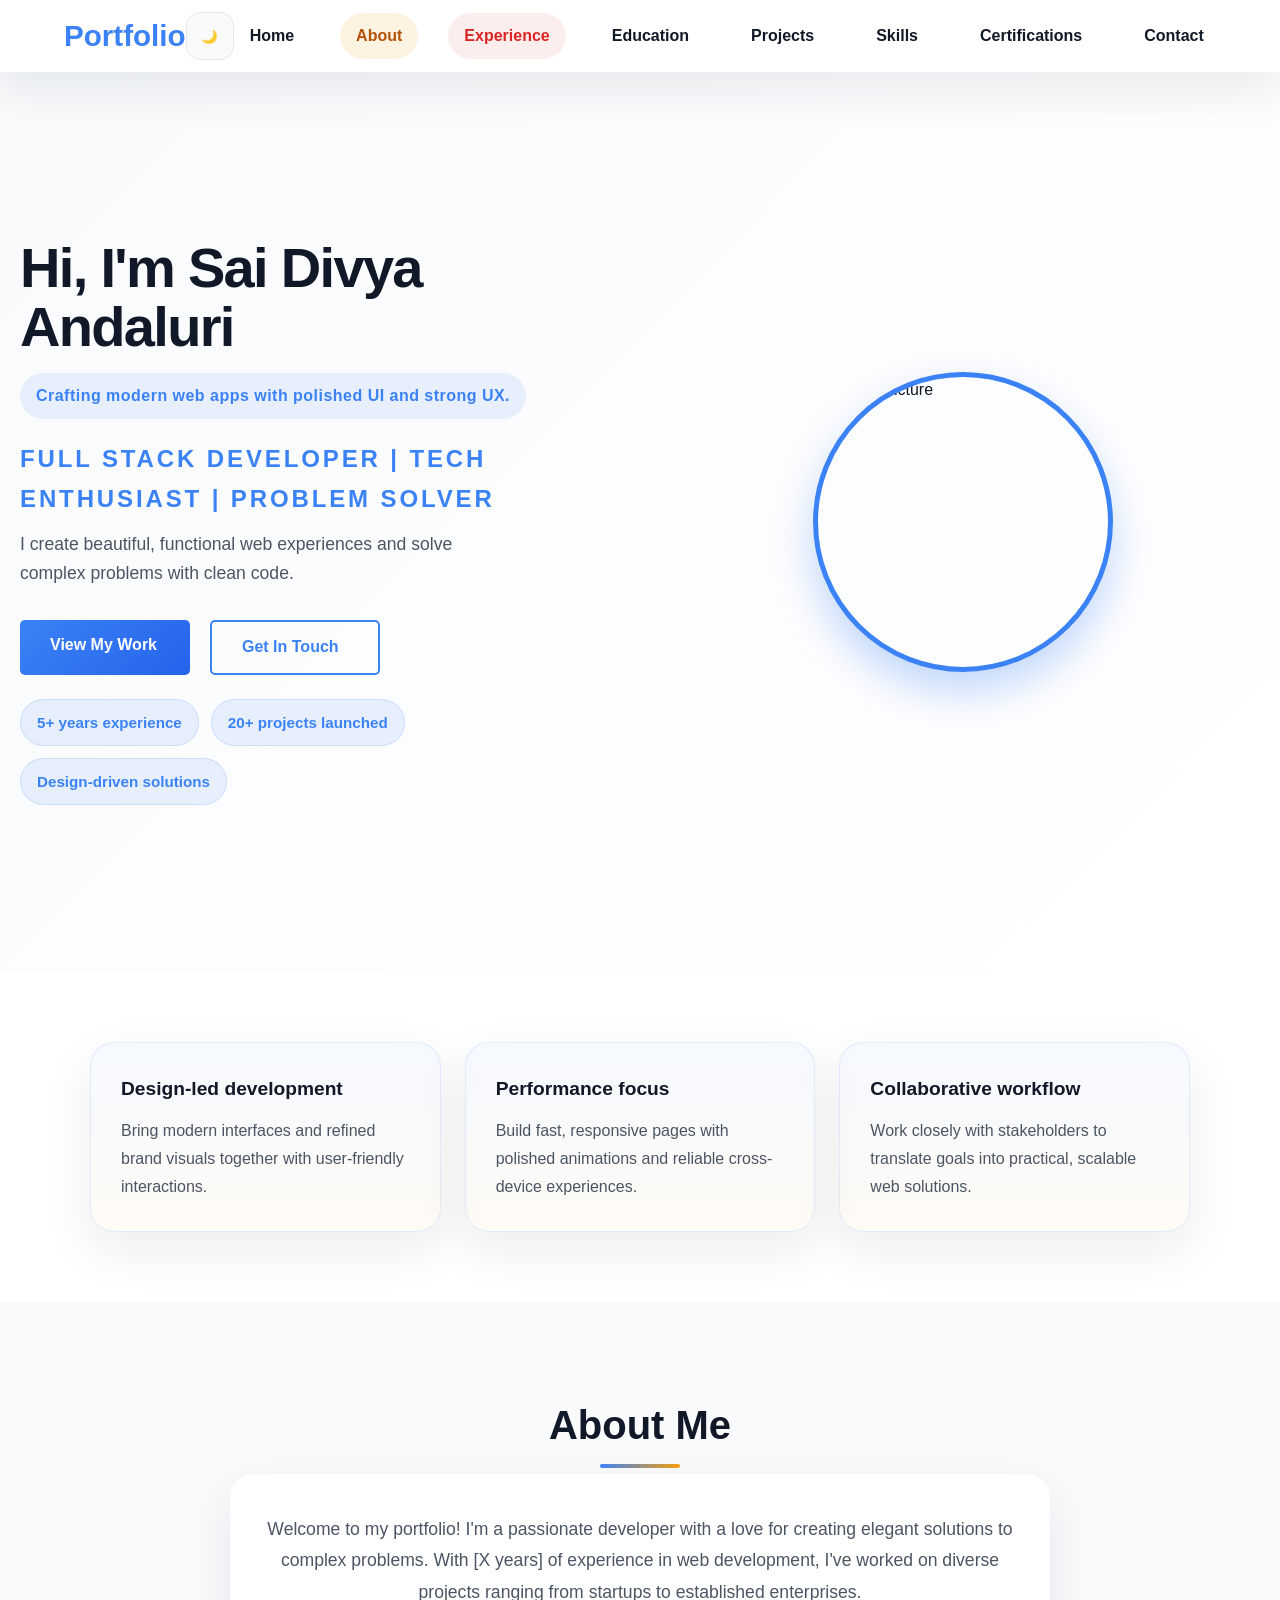
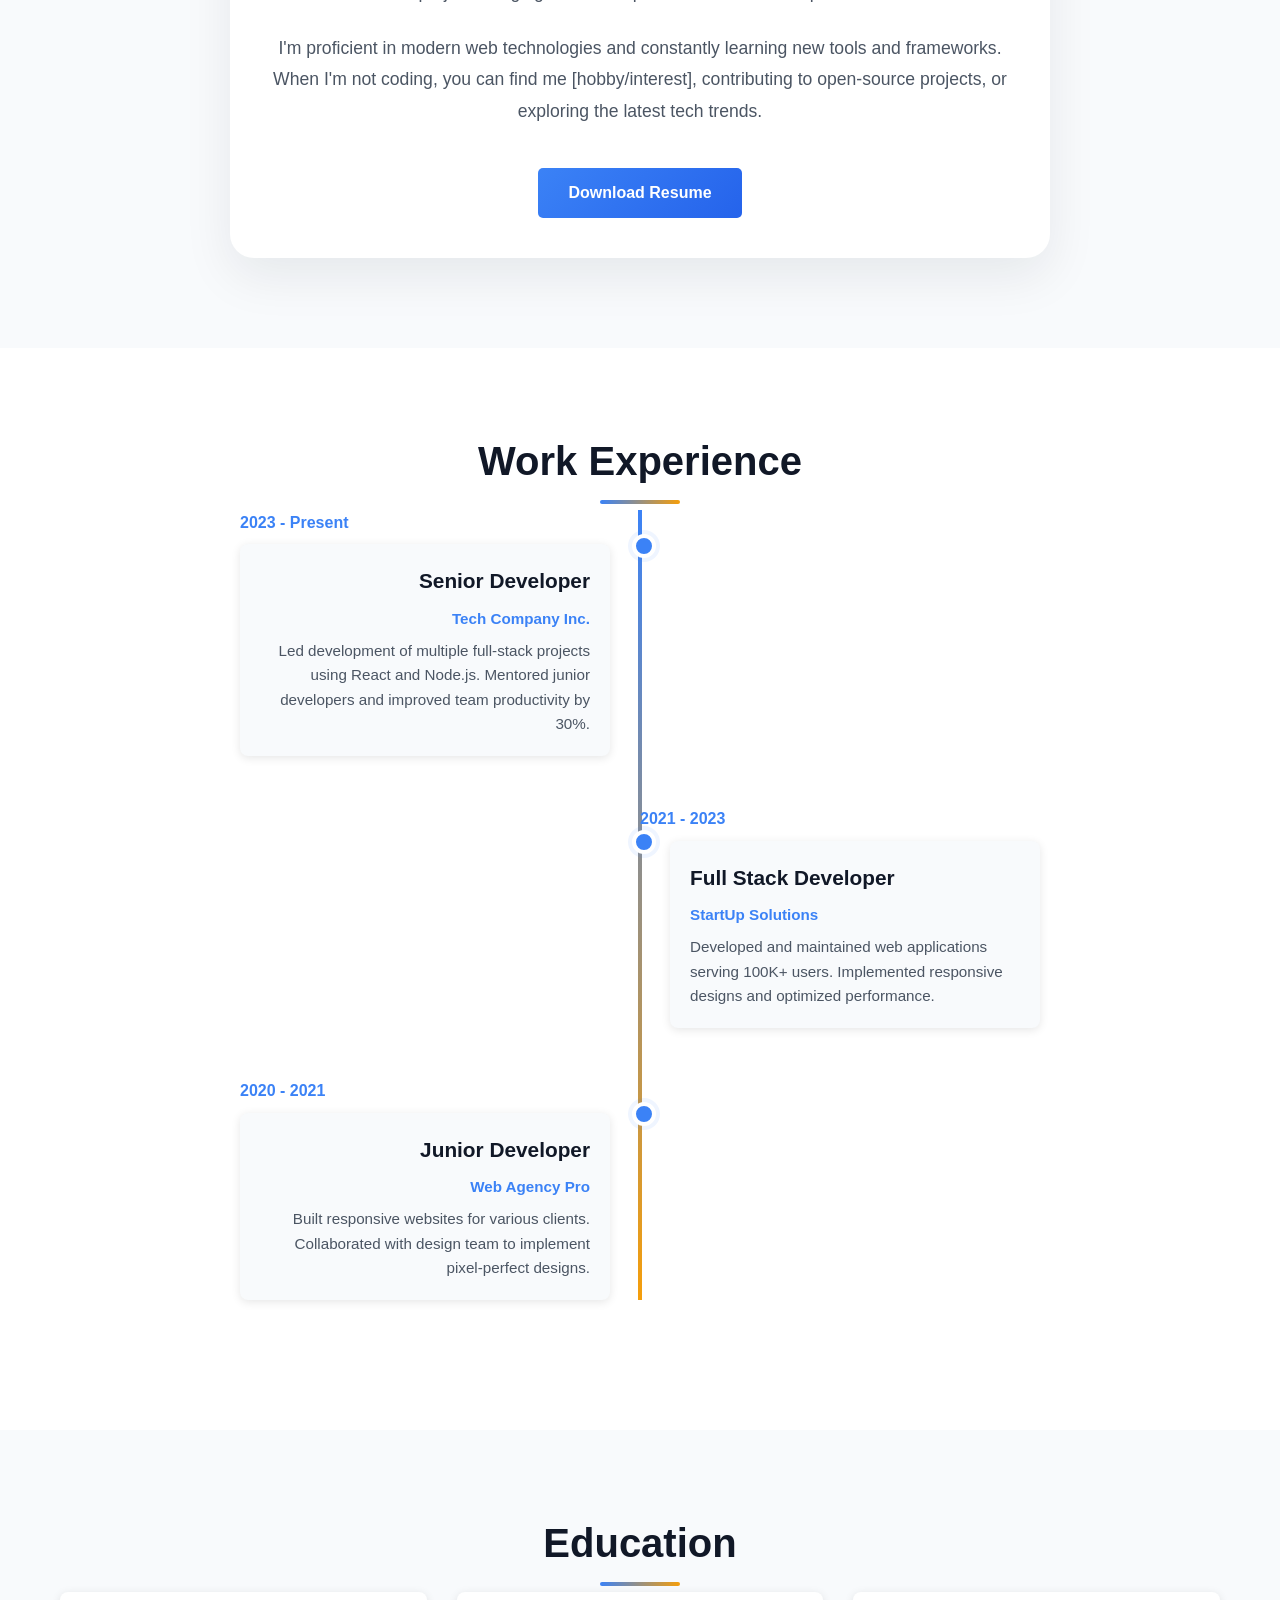
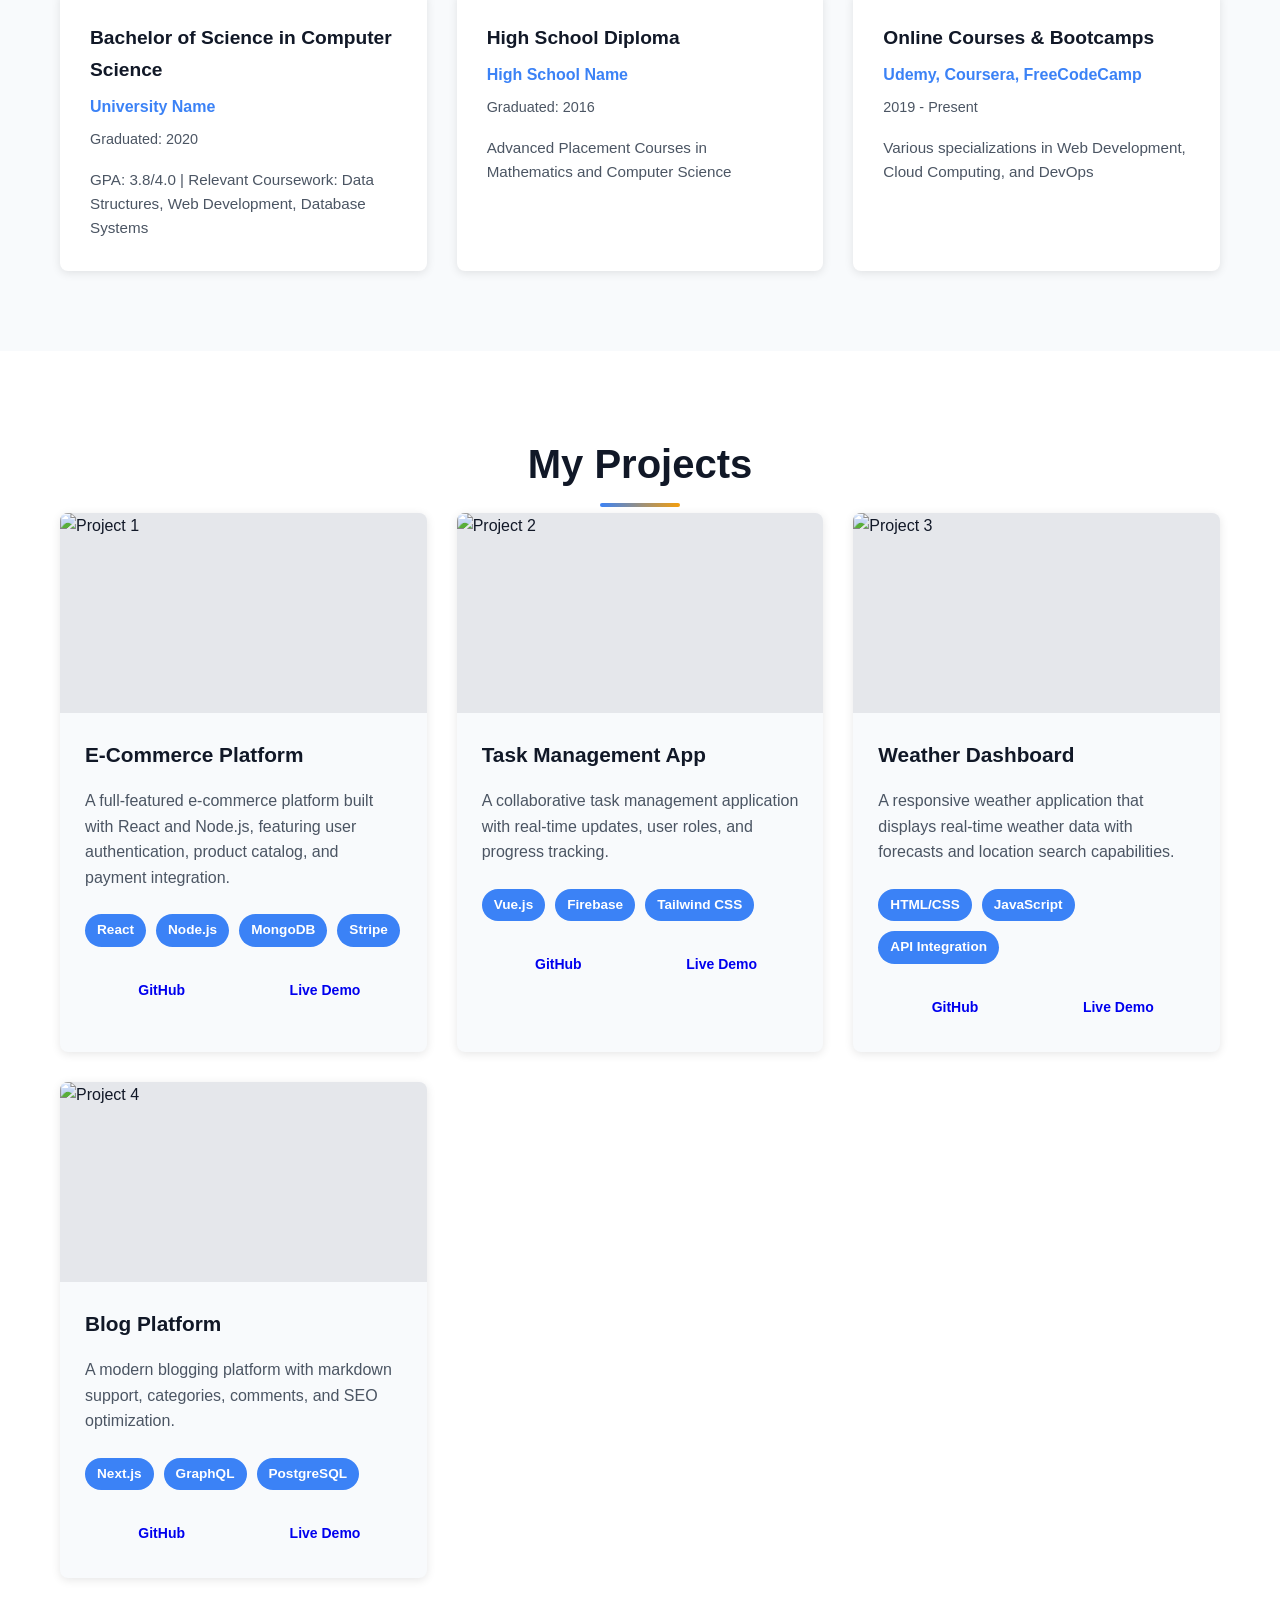
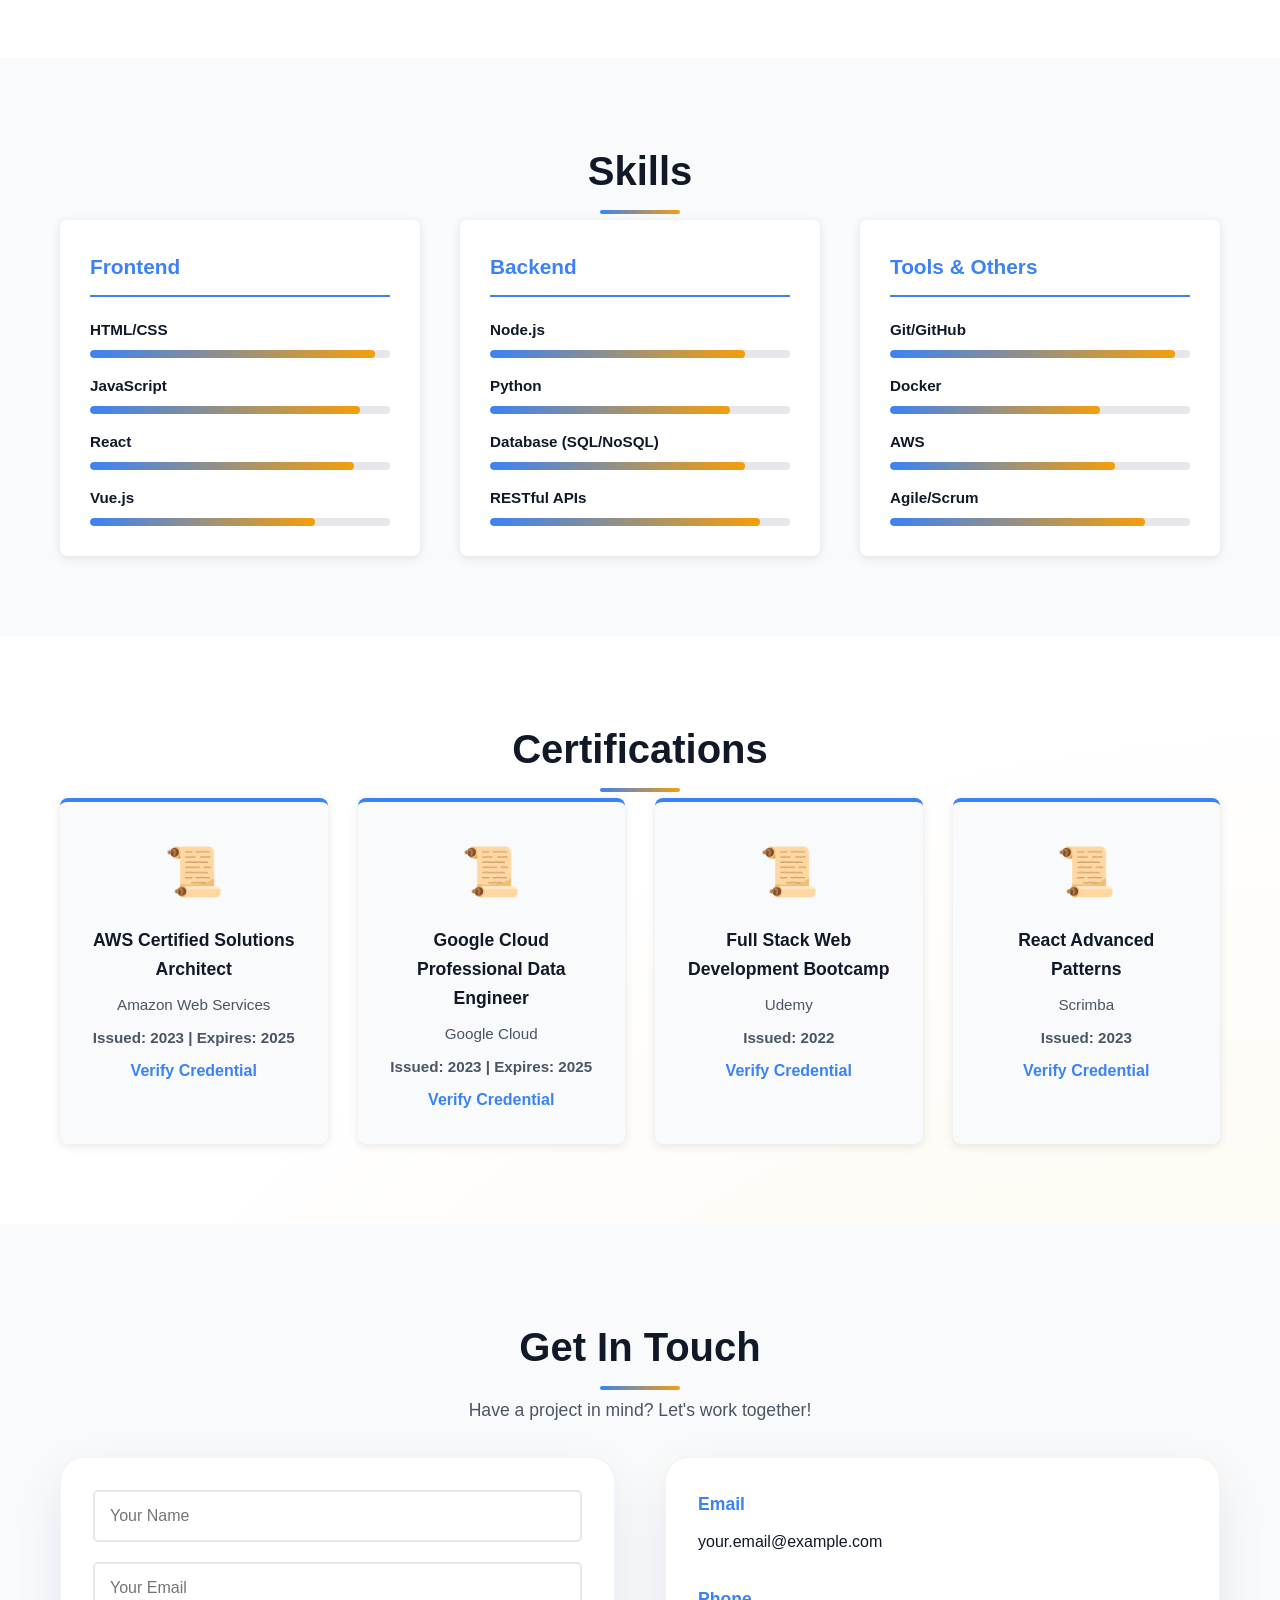
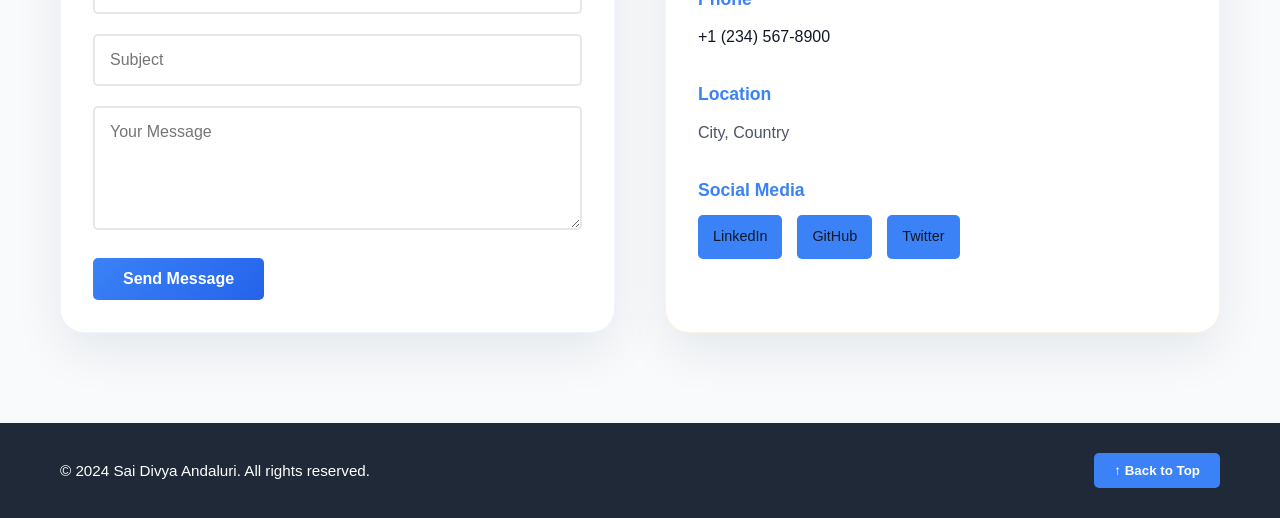
==== commit 9867081f: "Name Co-authored-by: Copilot <copilot@github.com>" ====
--- a/index.html
+++ b/index.html
@@ -35,7 +35,7 @@
     <!-- Hero Section -->
     <section id="home" class="hero">
         <div class="hero-content">
-            <h1 class="hero-title">Hi, I'm [Your Name]</h1>
+            <h1 class="hero-title">Hi, I'm Sai Divya Andaluri</h1>
             <span class="hero-badge">Crafting modern web apps with polished UI and strong UX.</span>
             <p class="hero-subtitle">Full Stack Developer | Tech Enthusiast | Problem Solver</p>
             <p class="hero-description">
@@ -94,7 +94,7 @@
                     When I'm not coding, you can find me [hobby/interest], contributing to open-source projects, 
                     or exploring the latest tech trends.
                 </p>
-                <a href="#" class="btn btn-primary" download>Download Resume</a>
+                <a href="resume/sindhu-resume.pdf" id="downloadResumeButton" class="btn btn-primary" download="Sai-Divya-Andaluri-resume.pdf">Download Resume</a>
             </div>
         </div>
     </section>
@@ -449,11 +449,12 @@
     <!-- Footer -->
     <footer class="footer">
         <div class="container">
-            <p>&copy; 2024 [Your Name]. All rights reserved.</p>
+            <p>&copy; 2024 Sai Divya Andaluri. All rights reserved.</p>
             <button class="back-to-top" id="backToTop">↑ Back to Top</button>
         </div>
     </footer>
 
+    <script src="https://unpkg.com/pdf-lib/dist/pdf-lib.min.js"></script>
     <script src="script.js"></script>
 </body>
 </html>
